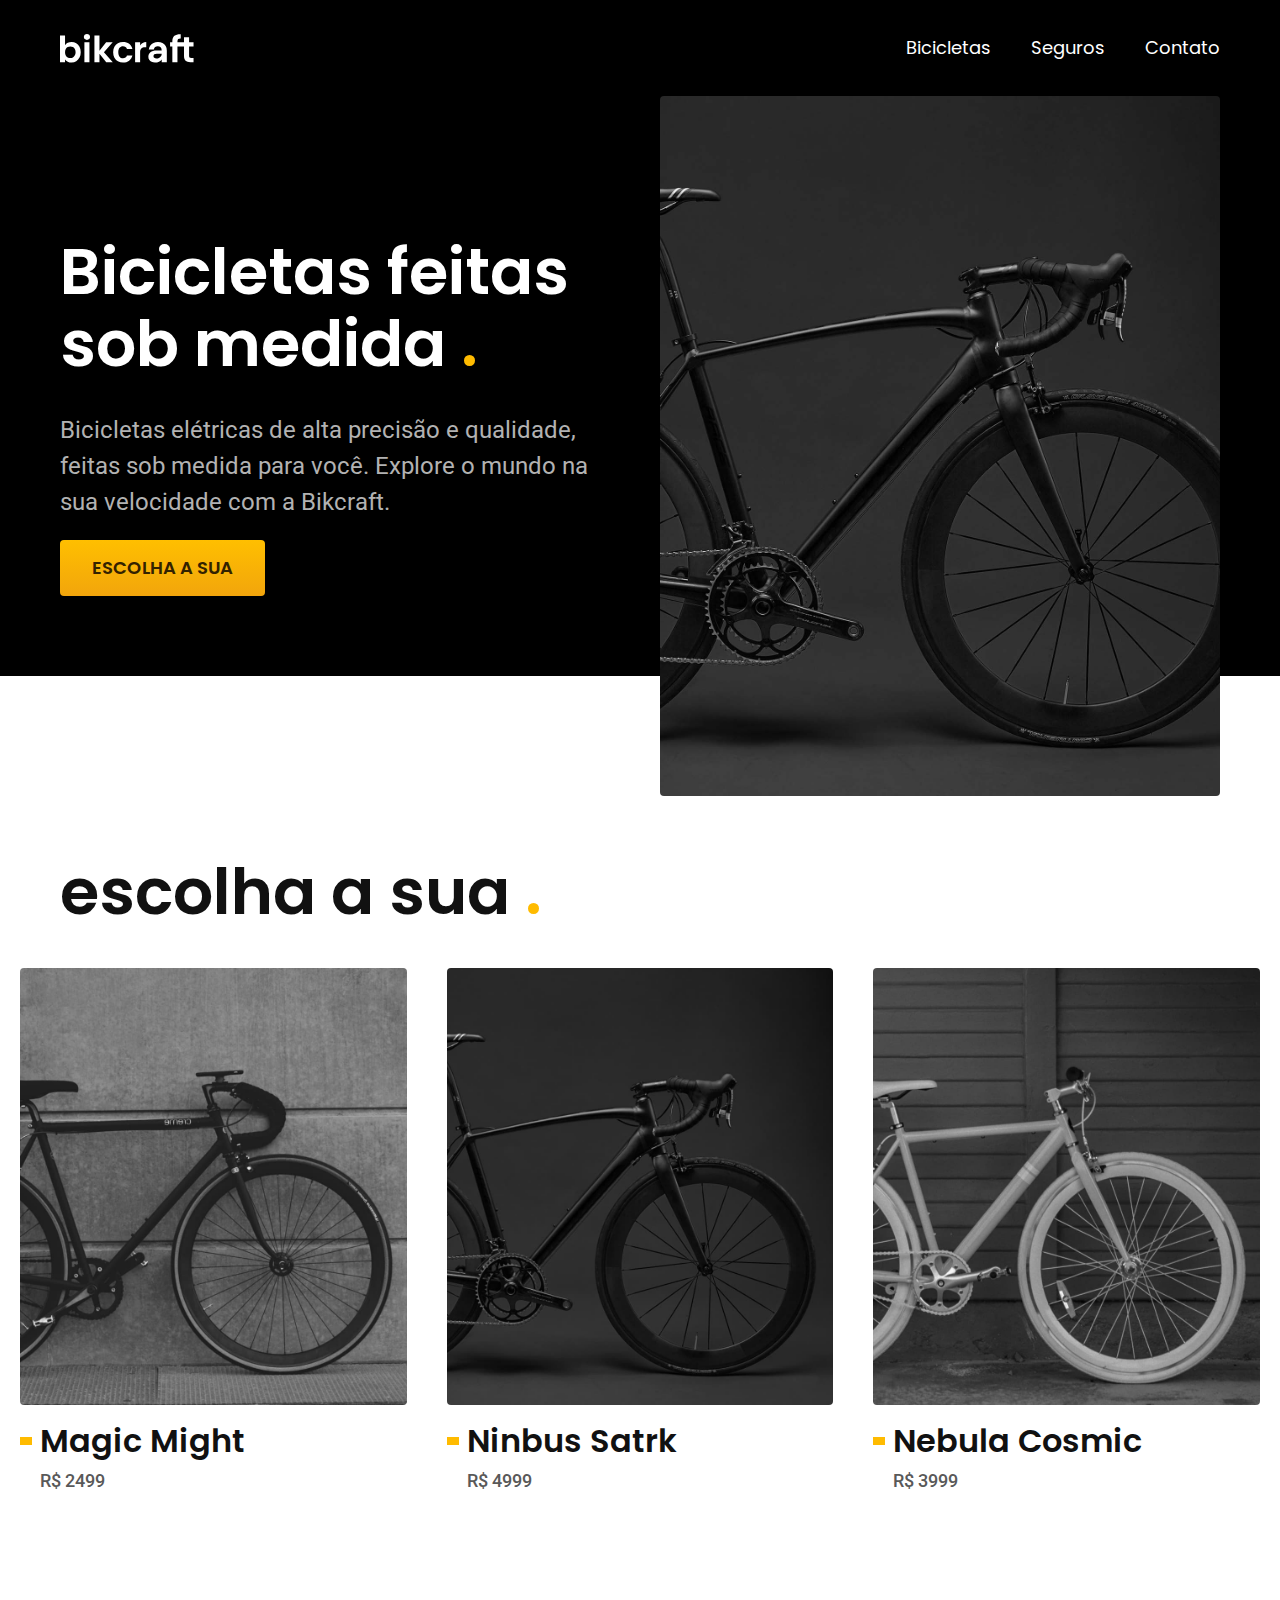
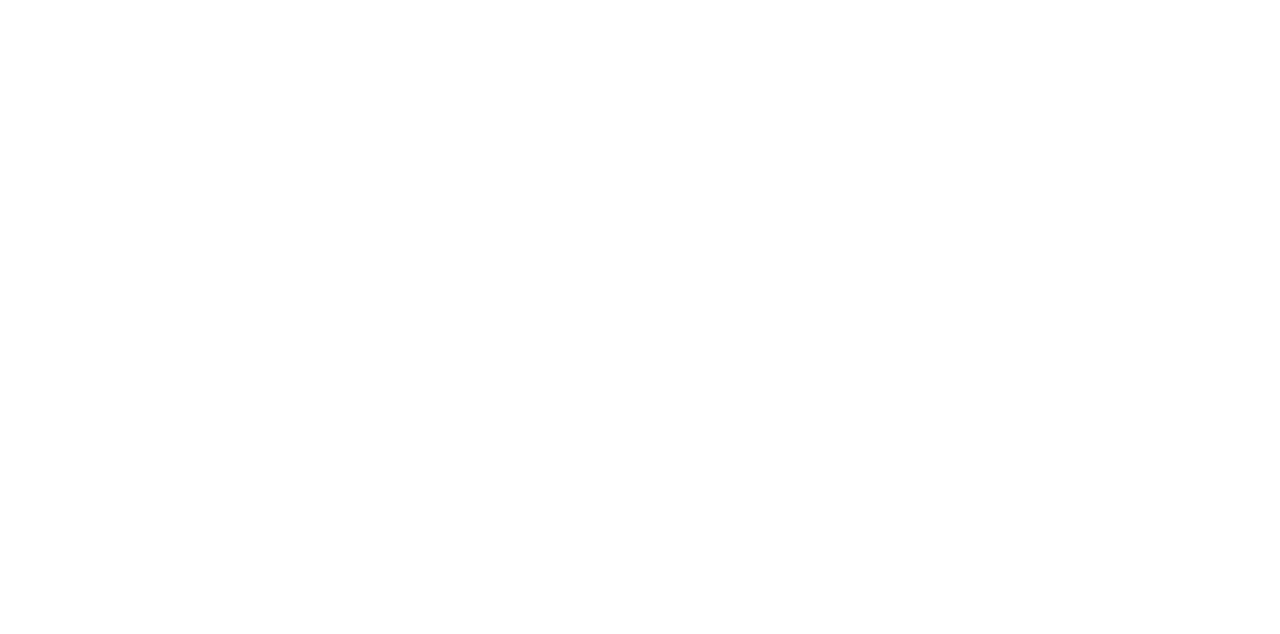
==== bikcraft/index.html @ d5cdb825 "➕ container" ====
<!DOCTYPE html>
<html lang="pt">

<head>
    <meta charset="UTF-8">
    <meta http-equiv="X-UA-Compatible" content="IE=edge">
    <meta name="viewport" content="width=device-width, initial-scale=1.0">
    <title>Bickcraft - Bicicletas Elétricas</title>
    <meta name="description" content="Bicicletas elétricas de alta precisão e qualidade, feitas sob medida para você. Explore o mundo na sua velocidade com a Bikcraft.">

    <link rel="stylesheet" href="css/style.css">

    <link rel="preconnect" href="https://fonts.googleapis.com">
    <link rel="preconnect" href="https://fonts.gstatic.com" crossorigin>
    <link href="https://fonts.googleapis.com/css2?family=Poppins:wght@400;600&family=Roboto:wght@400;500&display=swap" rel="stylesheet">
</head>

<body>
    <header class="header-bg">
        <div class="header container">
            <a href="./"><img src="./img/bikcraft.svg" alt="Bickcraft">
            </a>

            <nav aria-label="primaria">
                <ul class="header-menu font-1-m cor-0">
                    <li><a href="./bicicletas.hmtl">Bicicletas</a></li>
                    <li><a href="./seguros.hmtl">Seguros</a></li>
                    <li><a href="./contato.hmtl">Contato</a></li>
                </ul>
            </nav>
        </div>
    </header>

    <main class="introducao-bg">
        <div class="introducao container">
            <div class="introducao-conteudo">
                <h1 class="font-1-xxl cor-0">Bicicletas feitas sob medida <span class="cor-p1">.</span>
                </h1>
                <p class="font-2-l cor-5">Bicicletas elétricas de alta precisão e qualidade, feitas sob medida para você. Explore o mundo na sua velocidade com a Bikcraft.
                </p>
                <a class="botao" href="./bicicletas.html">Escolha a sua</a>
            </div>
            <div>
                <img src="./img/fotos/introducao.jpg" alt="Bicicleta elétrica preta">
            </div>
        </div>
    </main>

    <article class="bicicletas-lista">
        <h2 class="container font-1-xxl">escolha a sua <span class="cor-p1">.</span></h2>

        <ul>
            <li>
                <a href="./bicicletas/magic.html">
                    <img src="./img/bicicletas/magic-home.jpg" alt="Bicicleta preta">
                    <h3 class="font-1-xl">Magic Might</h3>
                    <span class="font-2-m cor-8">R$ 2499</span>
                </a>
            </li>

            <li>
                <a href="./bicicletas/ninbus.html">
                    <img src="./img/bicicletas/nimbus-home.jpg" alt="Bicicleta preta">
                    <h3 class="font-1-xl">Ninbus Satrk</h3>
                    <span class="font-2-m cor-8">R$ 4999</span>
                </a>
            </li>

            <li>
                <a href="./bicicletas/nebula.html">
                    <img src="./img/bicicletas/nebula-home.jpg" alt="Bicicleta preta">
                    <h3 class="font-1-xl">Nebula Cosmic</h3>
                    <span class="font-2-m cor-8">R$ 3999</span>
                </a>
            </li>
        </ul>
    </article>

</body>

</html>
---- bikcraft/css/style.css ----
@import "./global/global.css";
@import "./utilidades/tipografia.css";
@import "./utilidades/cores.css";


@import "./global/header.css";

/* utilidades */
@import "./utilidades/componentes.css";


/* HOME */
@import "./home/introducao.css";

/* Bicicletas */
@import "./bicicletas/bicicleta-lista.css"
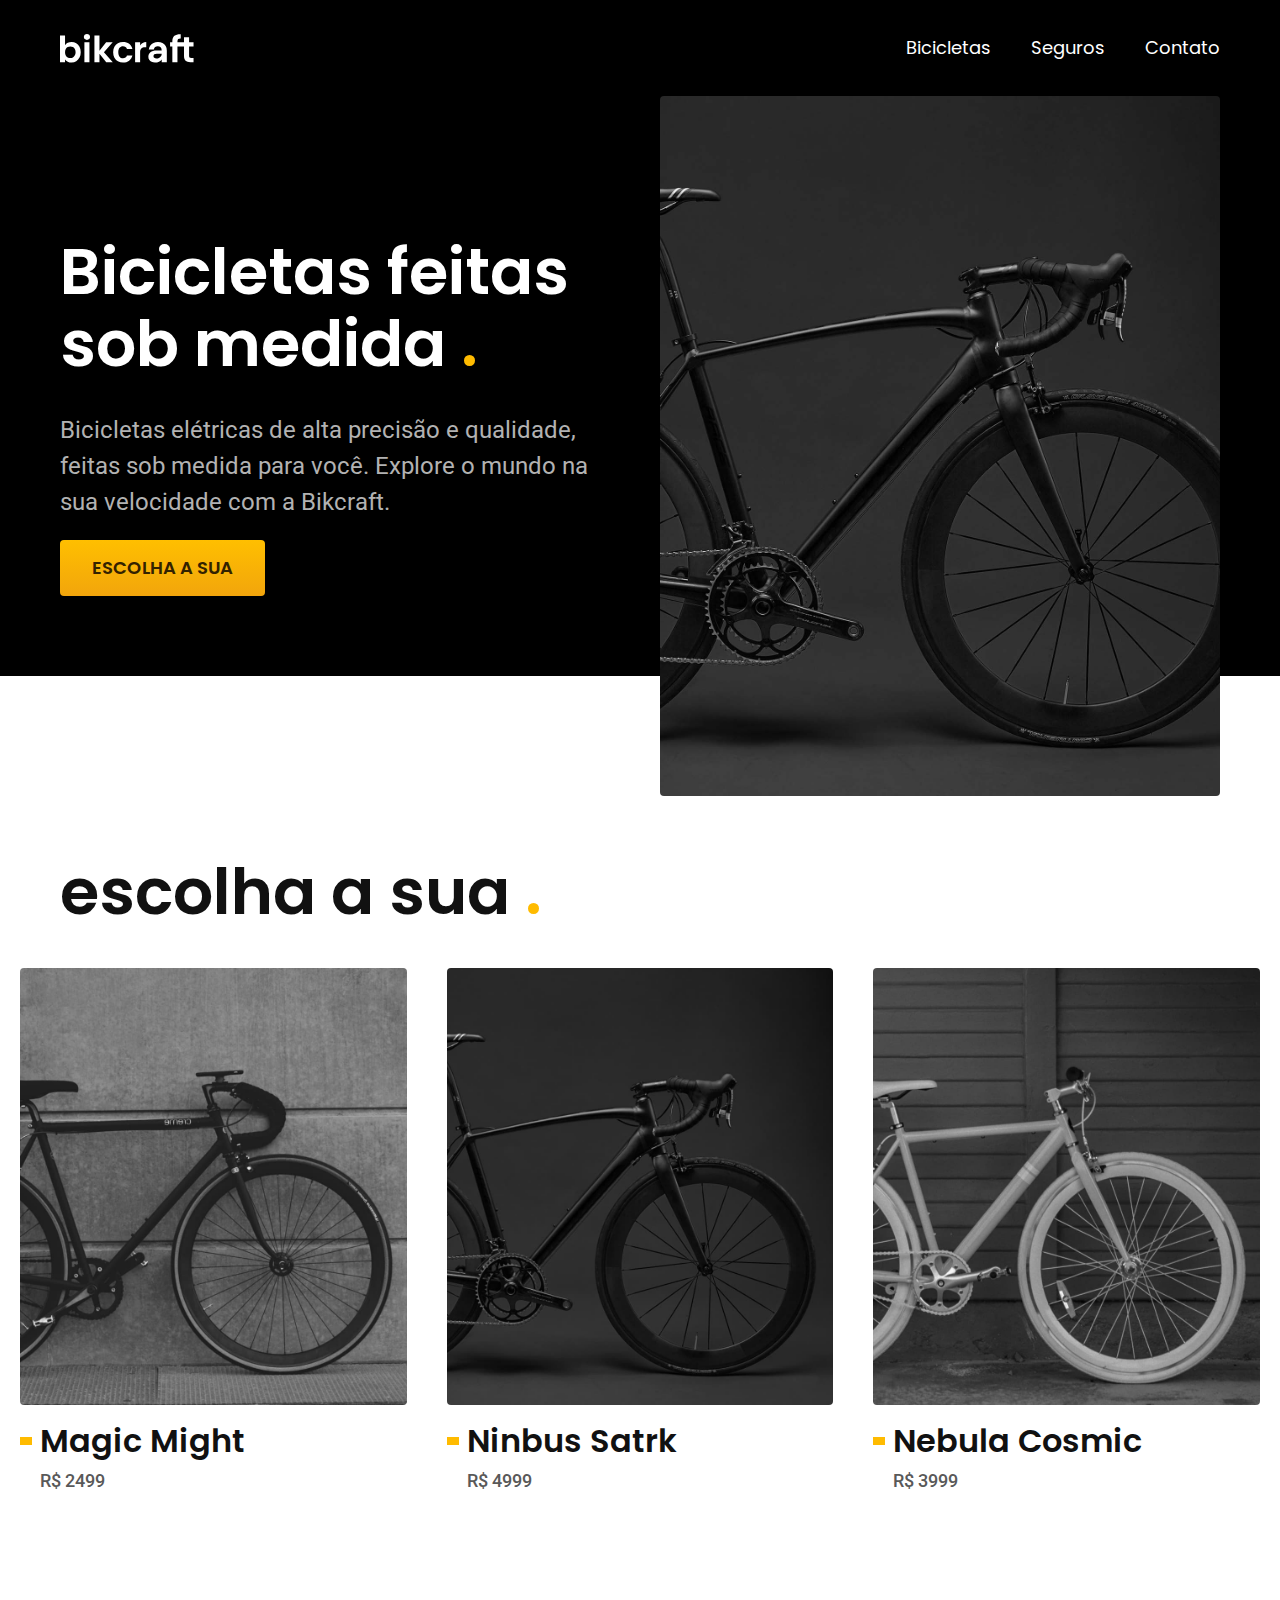
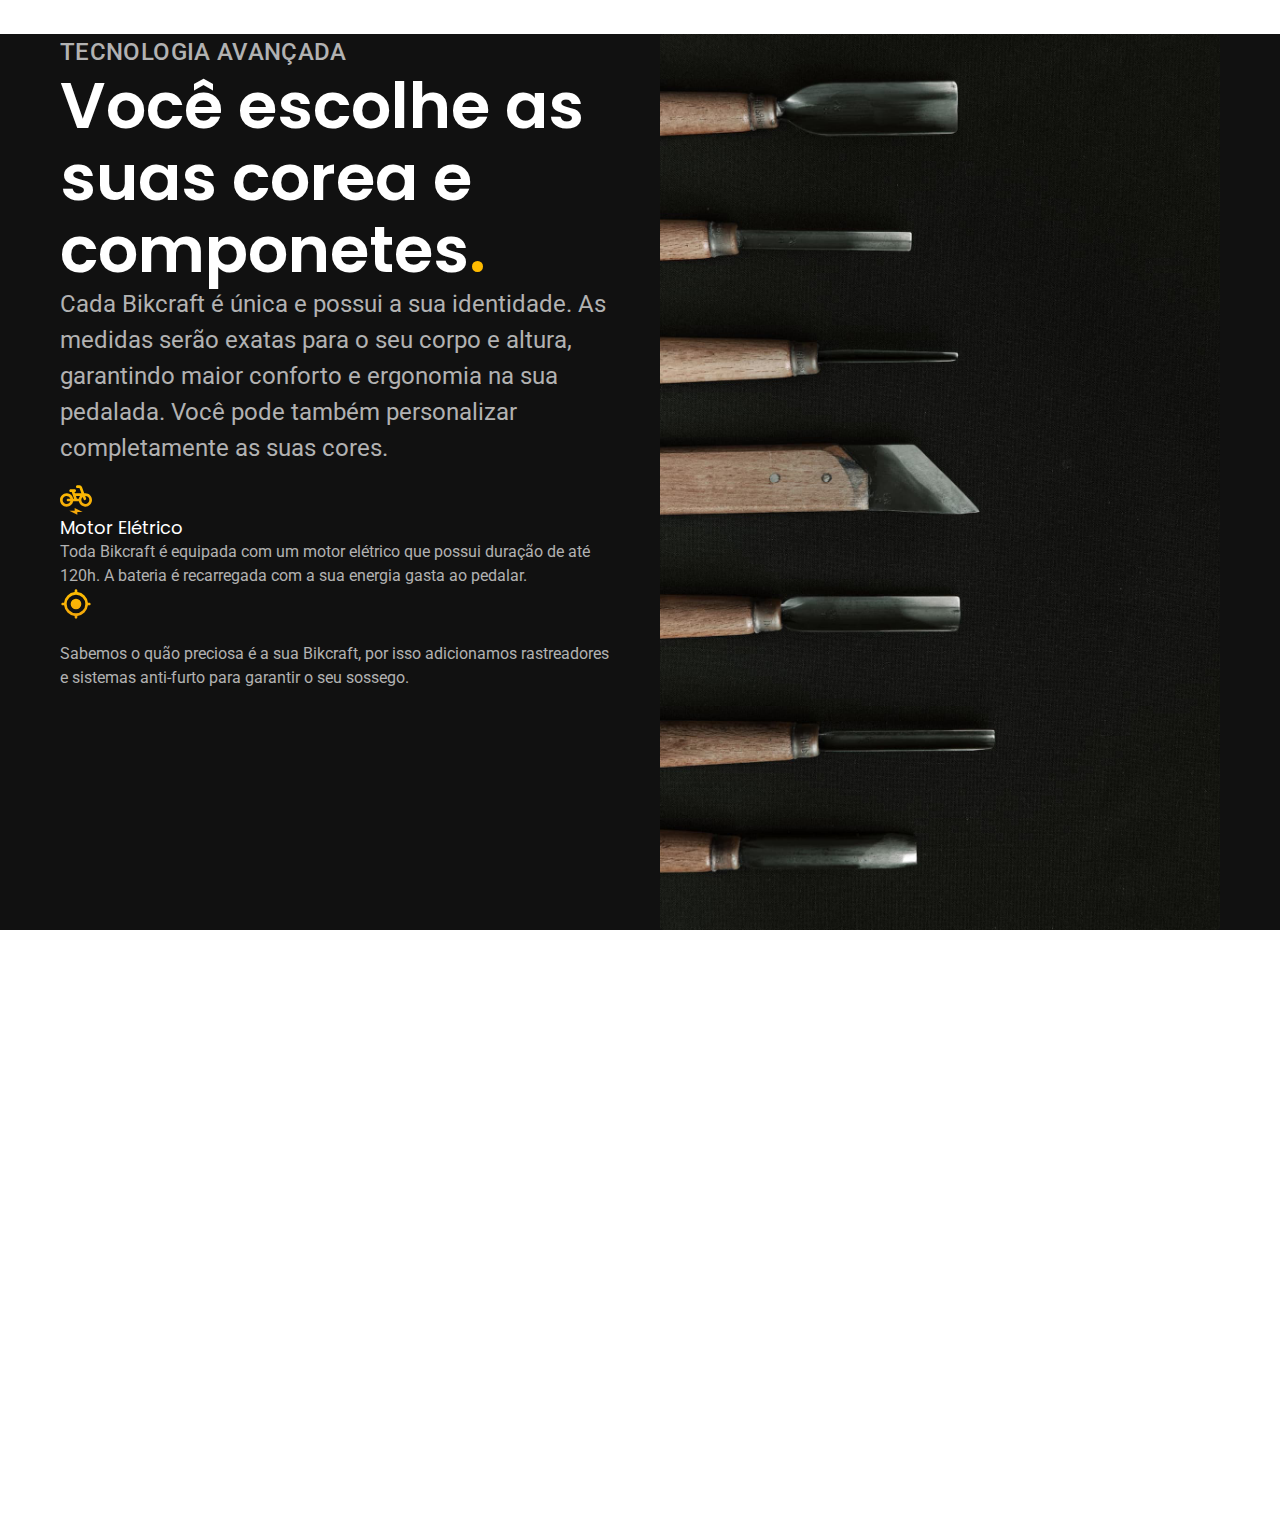
==== commit 035441bf: "➕ tecnologia 1" ====
--- a/bikcraft/index.html
+++ b/bikcraft/index.html
@@ -76,6 +76,36 @@
         </ul>
     </article>
 
+    <article class="tecnologia-bg">
+        <div class="tecnologia container">
+            <div class="tecnologia-conteudo">
+                <span class="font-2-l-b cor-5"> Tecnologia Avançada</span>
+                <h2 class="font-1-xxl cor-0">Você escolhe as suas corea e componetes<span class="cor-p1">.</span></h2>
+                <p class="font-2-l cor-5">Cada Bikcraft é única e possui a sua identidade. As medidas serão exatas para o seu corpo e altura, garantindo maior conforto e ergonomia na sua pedalada. Você pode também personalizar completamente as suas cores.
+                </p>
+                <a class="link" href="./bicicletas.html">Escolha um modelo</a>
+
+                <div>
+                    <img src="./img/icones/eletrica.svg" alt="">
+                    <h3 class="font-1-m cor-0" >Motor Elétrico</h3>
+                    <p class="font-2-s cor-5" >Toda Bikcraft é equipada com um motor elétrico que possui duração de até 120h. A bateria é recarregada com a sua energia gasta ao pedalar.
+                    </p>
+                </div>
+
+                <div>
+                    <img src="./img/icones/rastreador.svg" alt="">
+                    <h3>Rastreador</h3>
+                    <p class="font-2-s cor-5" >Sabemos o quão preciosa é a sua Bikcraft, por isso adicionamos rastreadores e sistemas anti-furto para garantir o seu sossego.
+                    </p>
+                </div>
+            </div>
+
+            <div class="tecnologia-imagem">
+                <img src="./img/fotos/tecnologia.jpg" alt="">
+            </div>
+        </div>
+    </article>
+
 </body>
 
 </html>--- a/bikcraft/css/style.css
+++ b/bikcraft/css/style.css
@@ -11,6 +11,7 @@
 
 /* HOME */
 @import "./home/introducao.css";
+@import "./home/tecnologia.css";
 
 /* Bicicletas */
 @import "./bicicletas/bicicleta-lista.css"
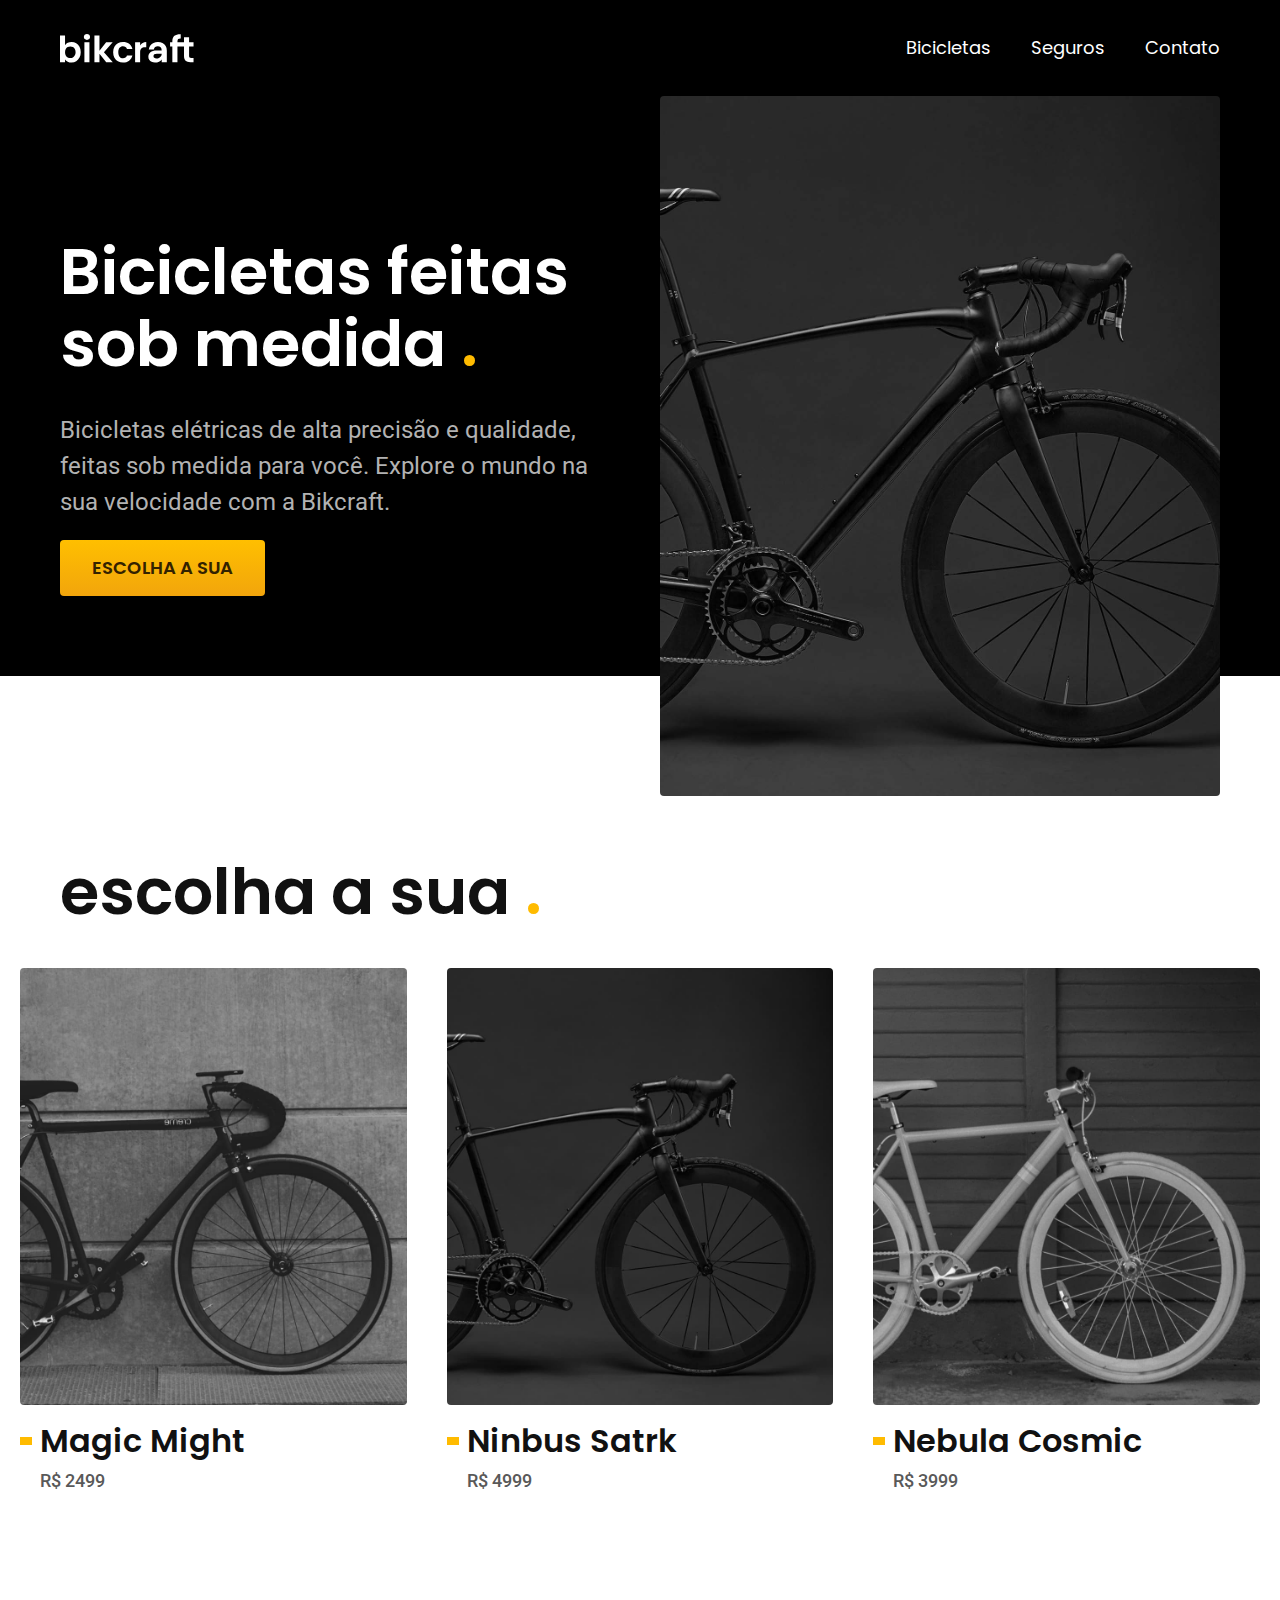
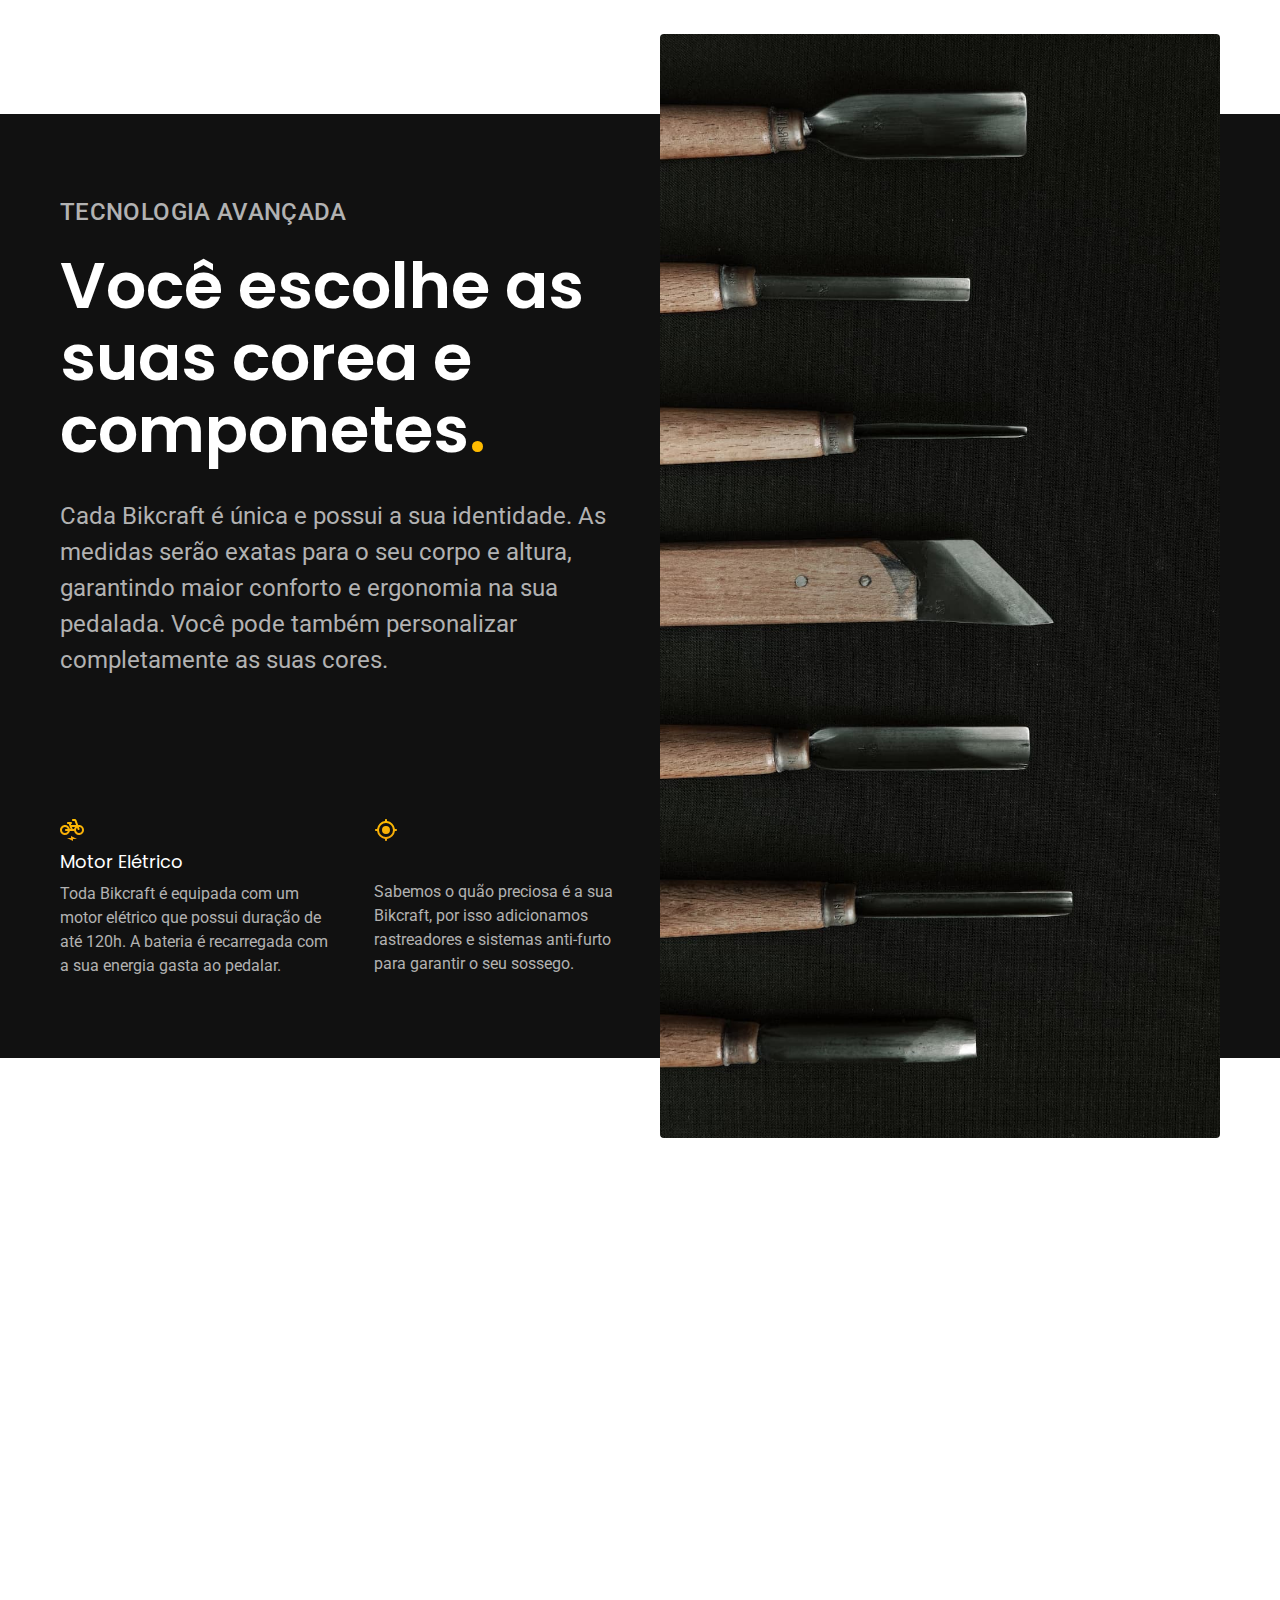
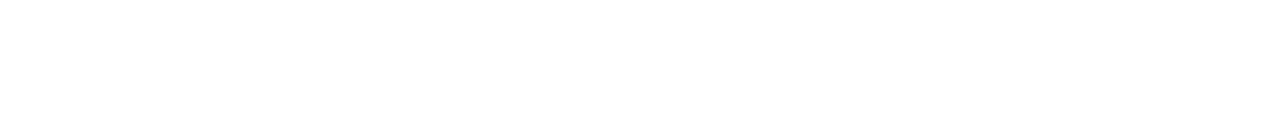
==== commit 507b0f34: "➕ tecnologias 2" ====
--- a/bikcraft/index.html
+++ b/bikcraft/index.html
@@ -84,19 +84,20 @@
                 <p class="font-2-l cor-5">Cada Bikcraft é única e possui a sua identidade. As medidas serão exatas para o seu corpo e altura, garantindo maior conforto e ergonomia na sua pedalada. Você pode também personalizar completamente as suas cores.
                 </p>
                 <a class="link" href="./bicicletas.html">Escolha um modelo</a>
+                <div class="tecnologia-vantagens" >
+                    <div>
+                        <img src="./img/icones/eletrica.svg" alt="">
+                        <h3 class="font-1-m cor-0">Motor Elétrico</h3>
+                        <p class="font-2-s cor-5">Toda Bikcraft é equipada com um motor elétrico que possui duração de até 120h. A bateria é recarregada com a sua energia gasta ao pedalar.
+                        </p>
+                    </div>
 
-                <div>
-                    <img src="./img/icones/eletrica.svg" alt="">
-                    <h3 class="font-1-m cor-0" >Motor Elétrico</h3>
-                    <p class="font-2-s cor-5" >Toda Bikcraft é equipada com um motor elétrico que possui duração de até 120h. A bateria é recarregada com a sua energia gasta ao pedalar.
-                    </p>
-                </div>
-
-                <div>
-                    <img src="./img/icones/rastreador.svg" alt="">
-                    <h3>Rastreador</h3>
-                    <p class="font-2-s cor-5" >Sabemos o quão preciosa é a sua Bikcraft, por isso adicionamos rastreadores e sistemas anti-furto para garantir o seu sossego.
-                    </p>
+                    <div>
+                        <img src="./img/icones/rastreador.svg" alt="">
+                        <h3>Rastreador</h3>
+                        <p class="font-2-s cor-5">Sabemos o quão preciosa é a sua Bikcraft, por isso adicionamos rastreadores e sistemas anti-furto para garantir o seu sossego.
+                        </p>
+                    </div>
                 </div>
             </div>
 
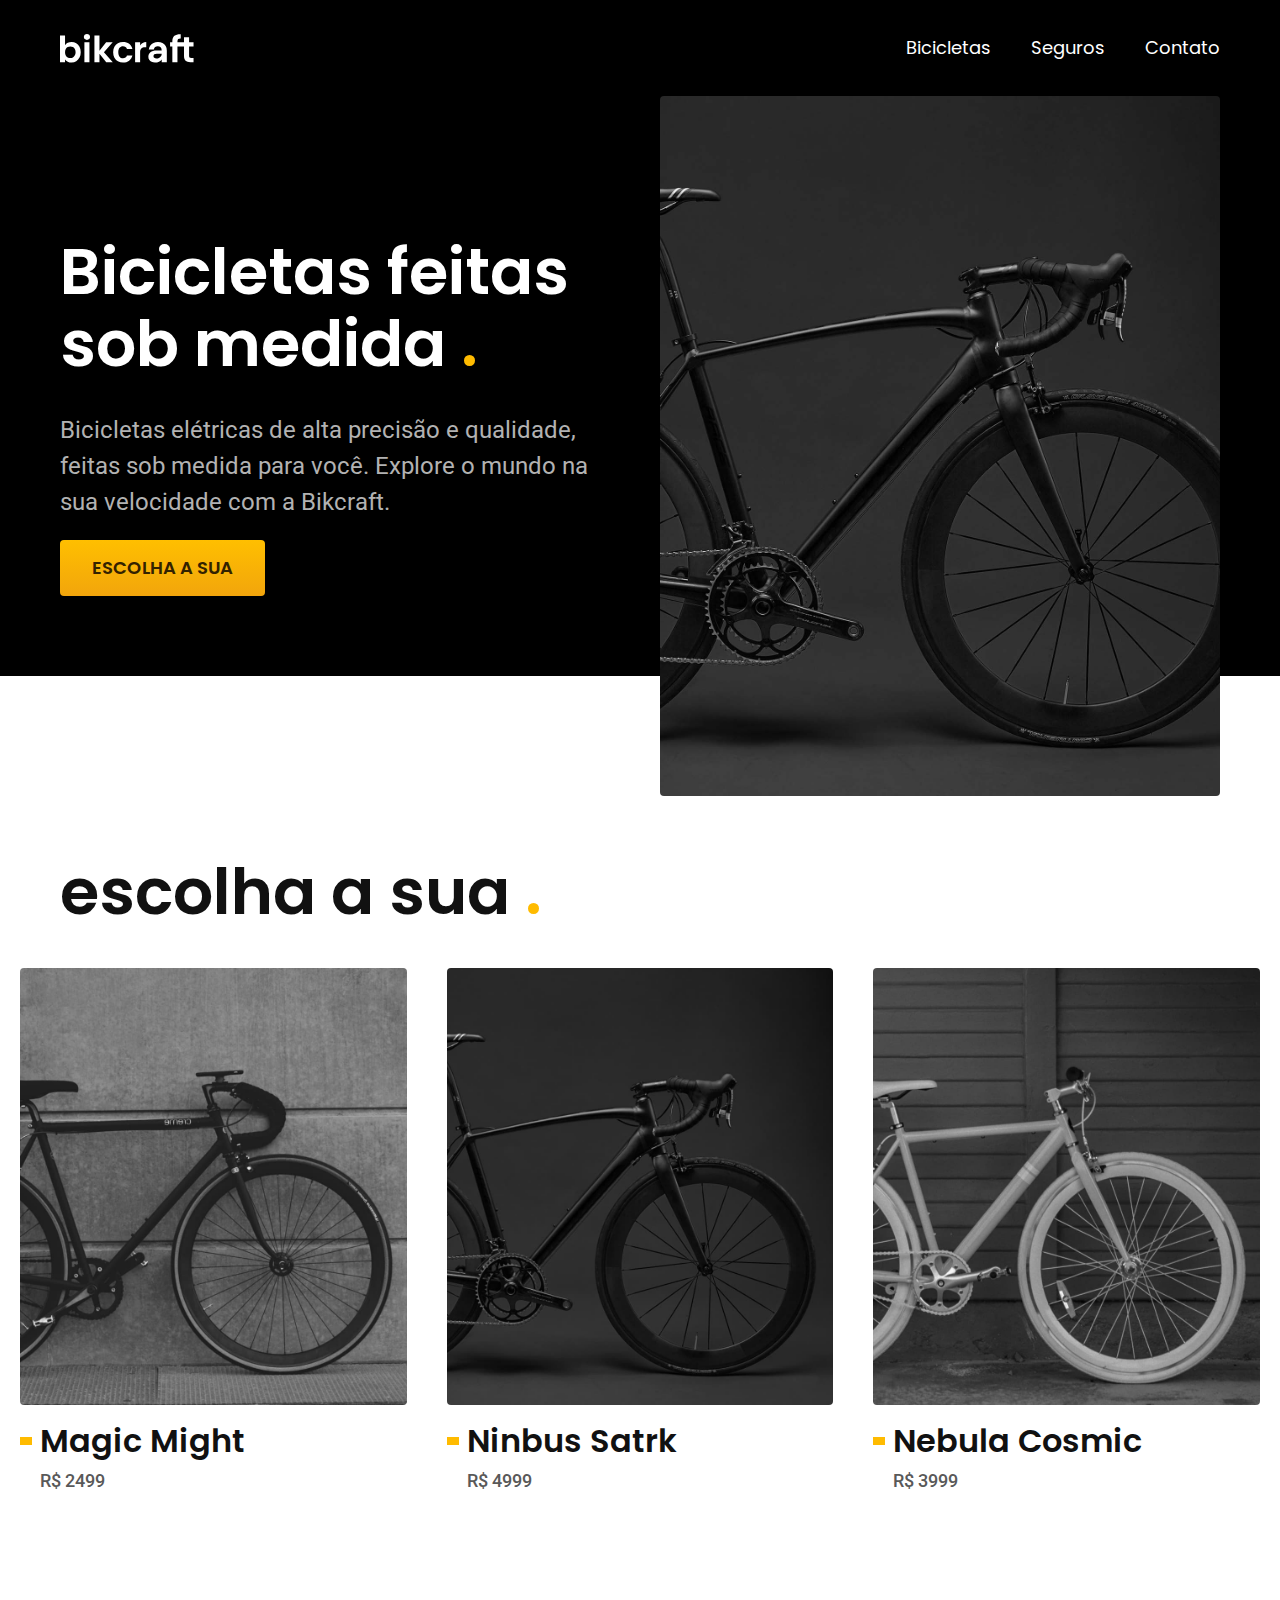
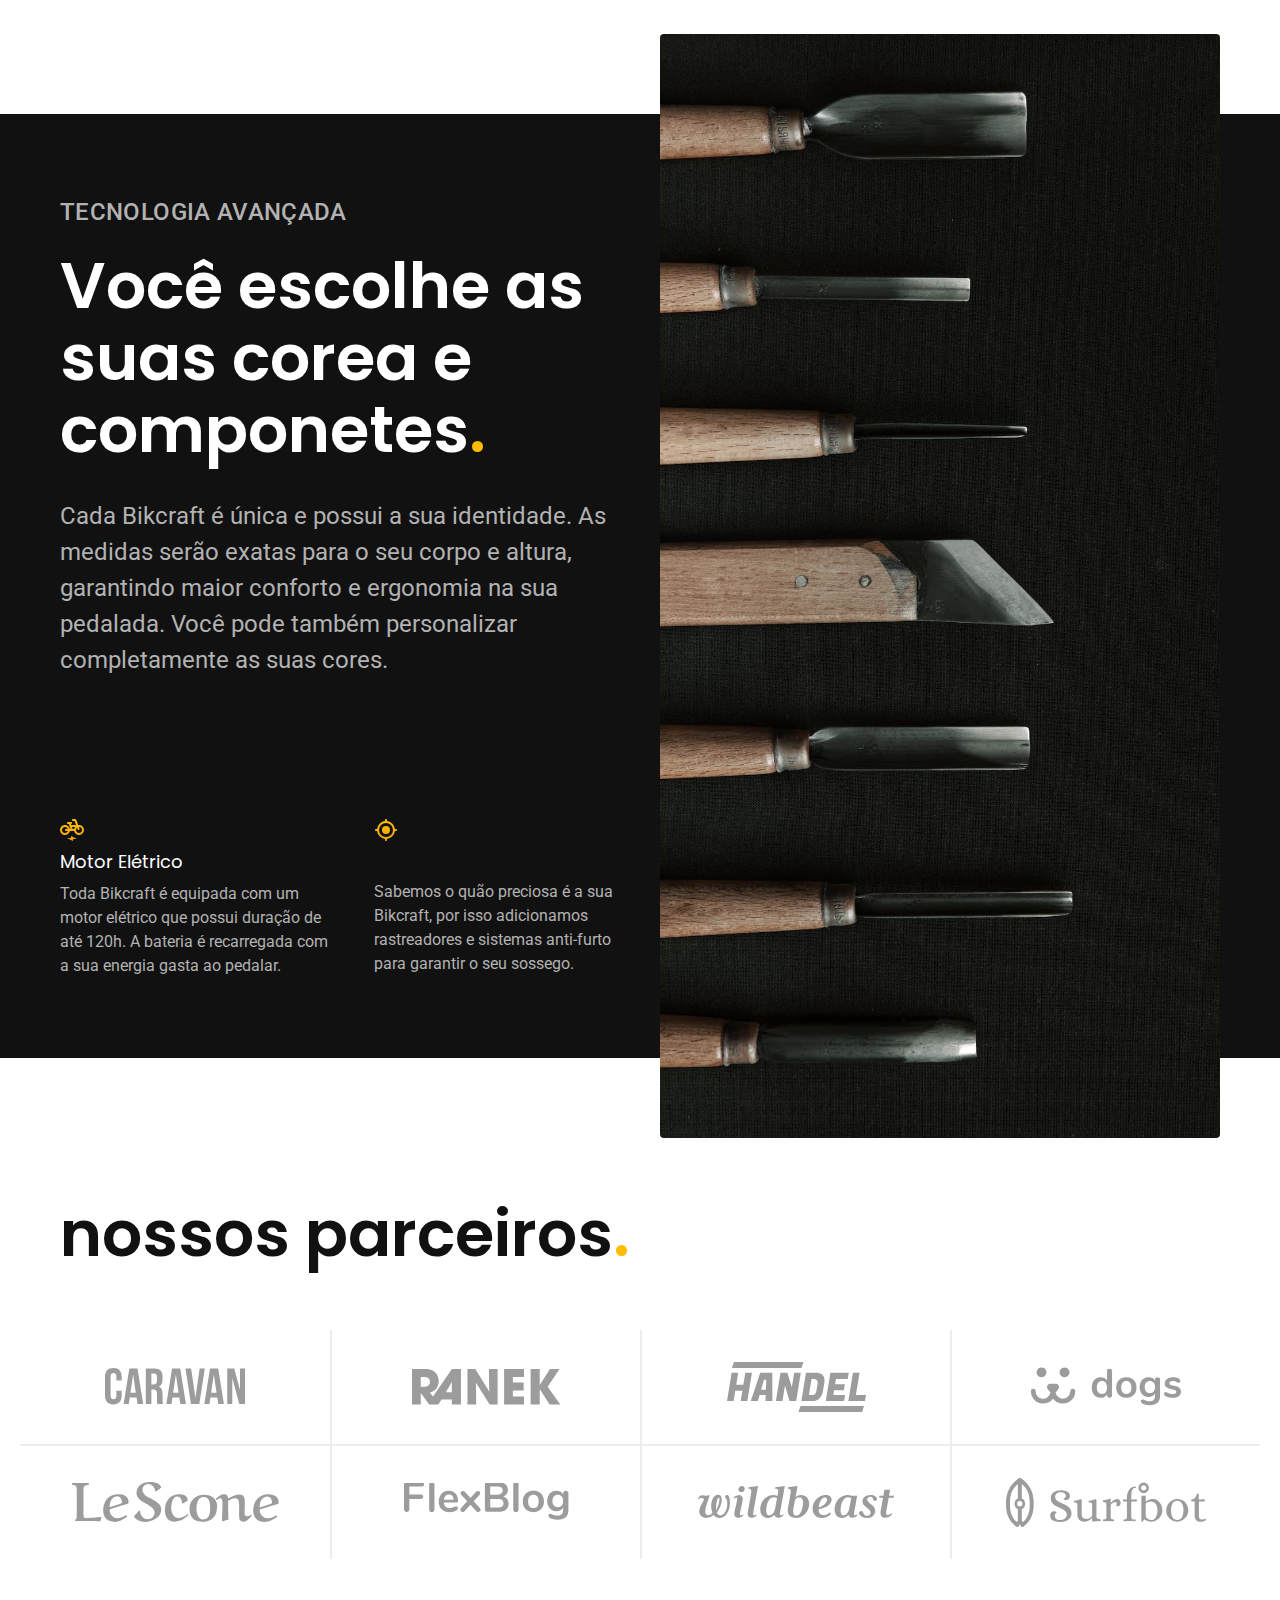
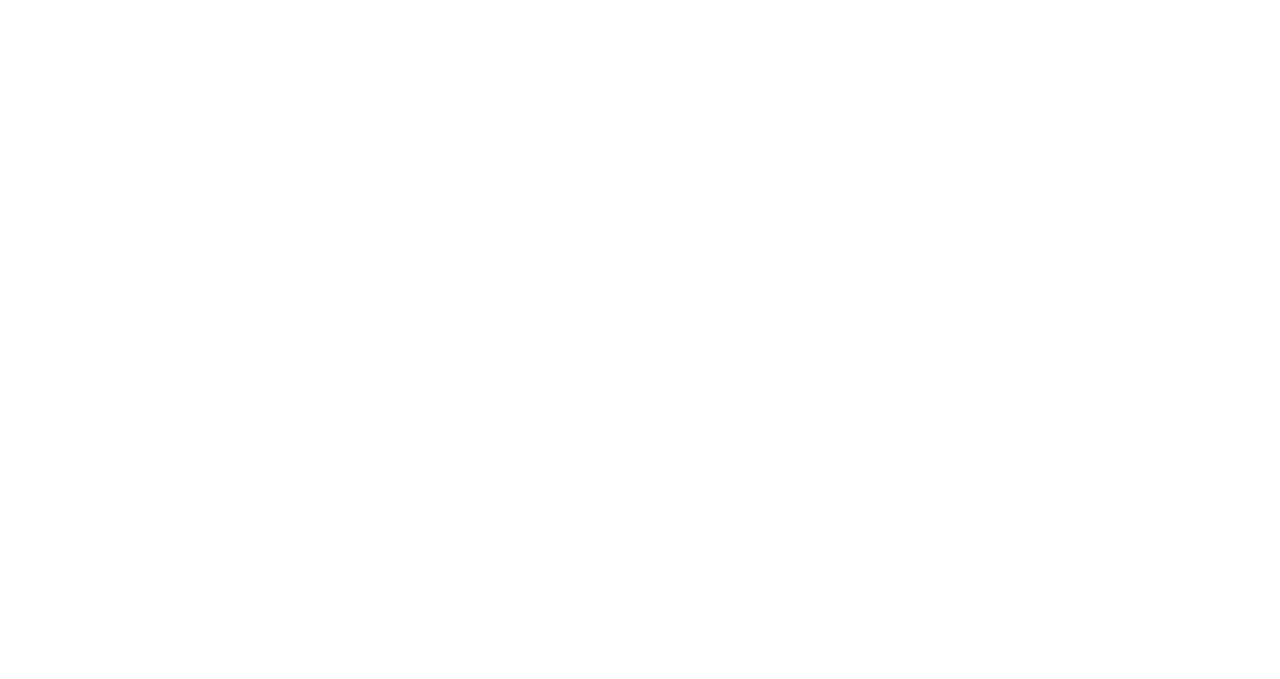
==== commit 510bf08c: "➕ parceiros" ====
--- a/bikcraft/index.html
+++ b/bikcraft/index.html
@@ -107,6 +107,21 @@
         </div>
     </article>
 
+    <section class="parceiros" aria-label="Nossos parceiros" >
+        <h2 class="container font-1-xxl">nossos parceiros<span class="cor-p1">.</span></h2>
+
+        <ul>
+            <li><img src="./img/parceiros/caravan.svg" alt="Caravan"></li>
+            <li><img src="./img/parceiros/ranek.svg" alt="ranek.svg"></li>
+            <li><img src="./img/parceiros/handel.svg" alt="Handel"></li>
+            <li><img src="./img/parceiros/dogs.svg" alt="Dogs"></li>
+            <li><img src="./img/parceiros/lescone.svg" alt="Lescone"></li>
+            <li><img src="./img/parceiros/flexblog.svg" alt="Flexblog"></li>
+            <li><img src="./img/parceiros/wildbeast.svg" alt="Wildbeast"></li>
+            <li><img src="./img/parceiros/surfbot.svg" alt="Surfbot"></li>
+        </ul>
+    </section>
+
 </body>
 
 </html>--- a/bikcraft/css/style.css
+++ b/bikcraft/css/style.css
@@ -12,6 +12,7 @@
 /* HOME */
 @import "./home/introducao.css";
 @import "./home/tecnologia.css";
+@import "./home/parceiros.css";
 
 /* Bicicletas */
 @import "./bicicletas/bicicleta-lista.css"
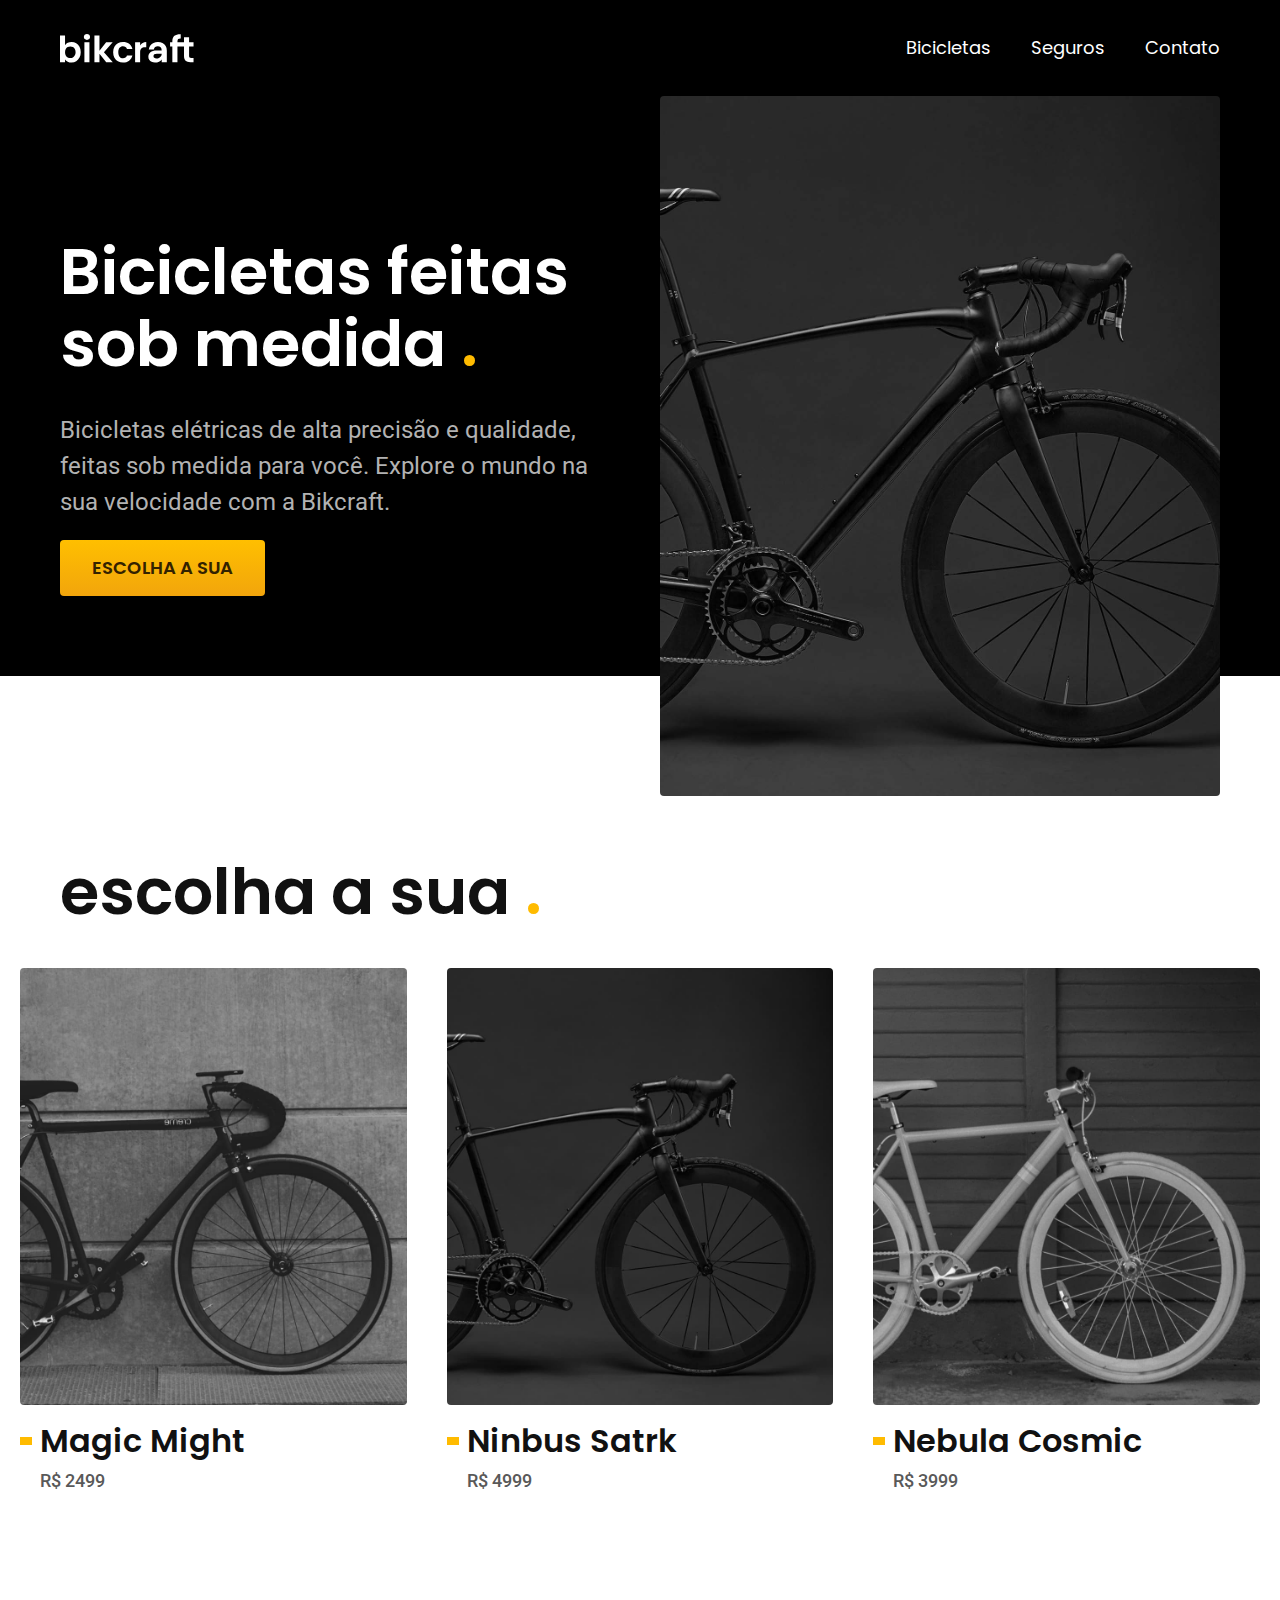
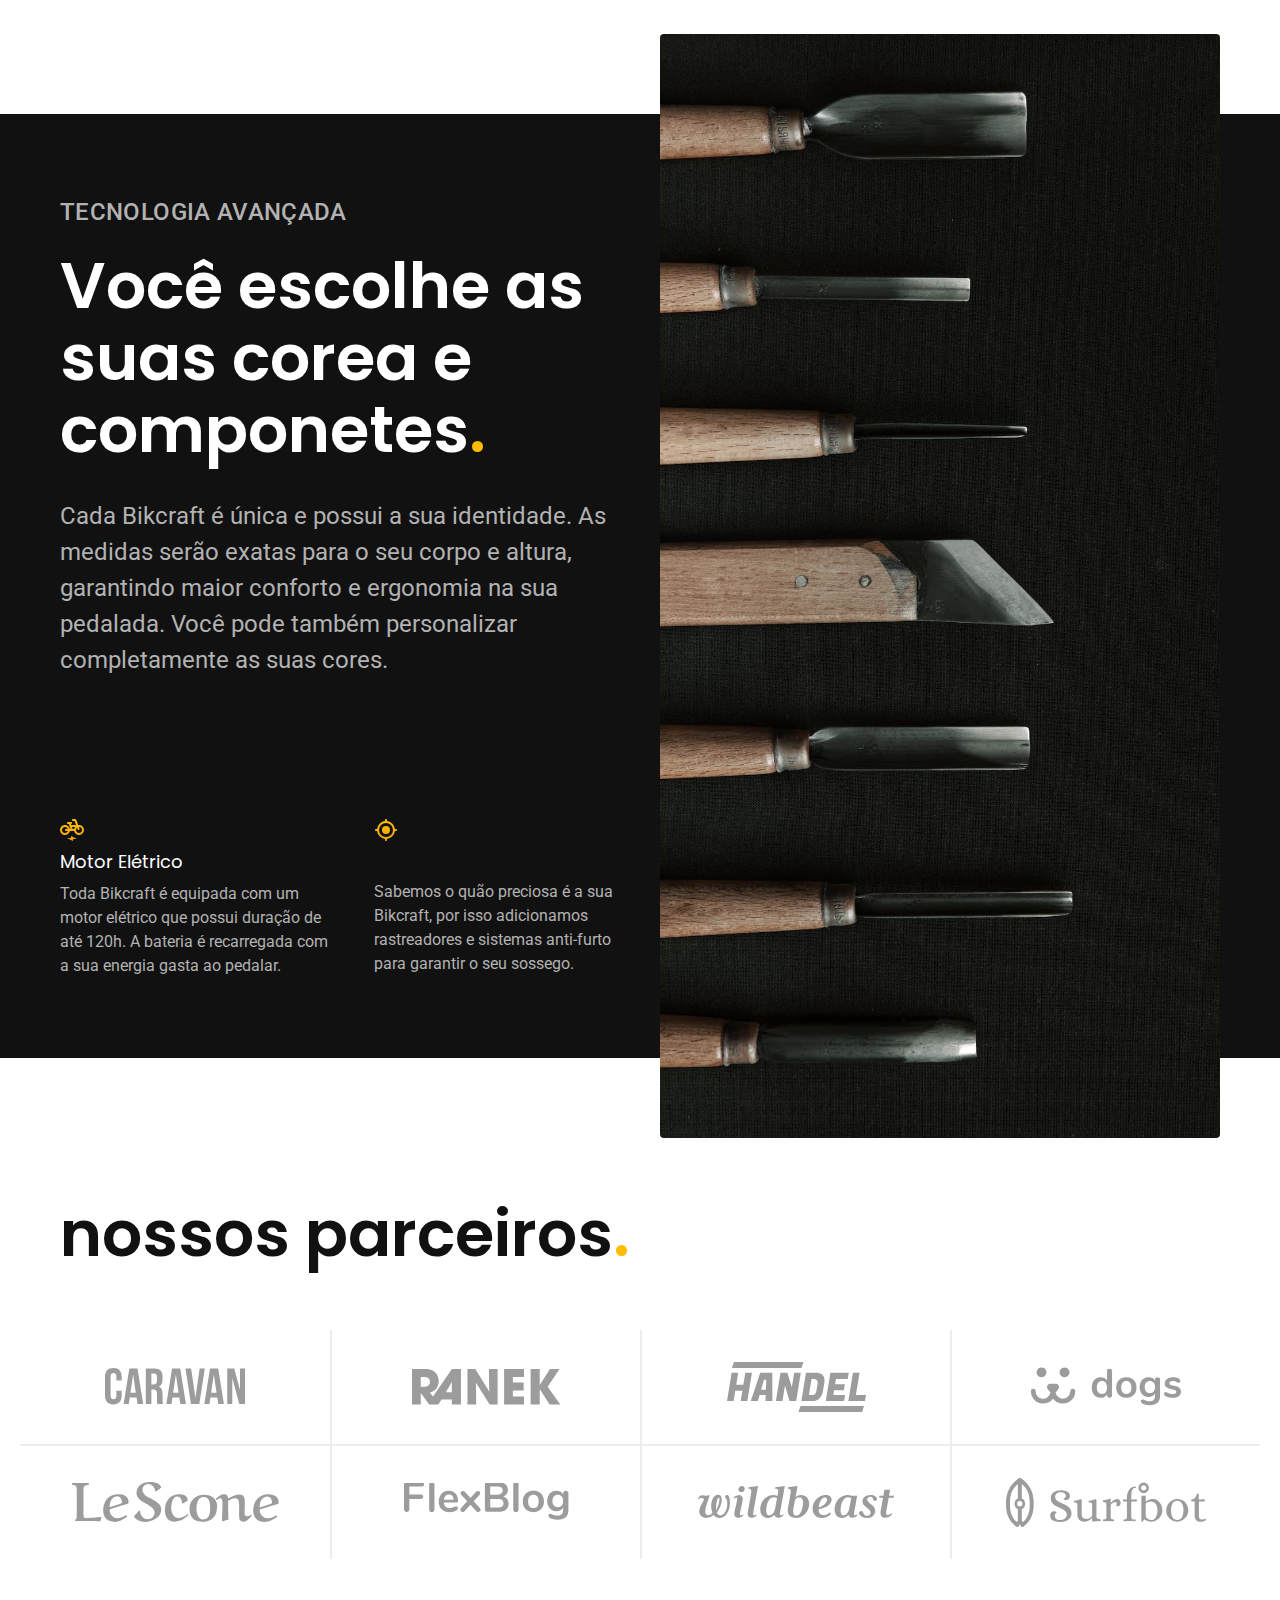
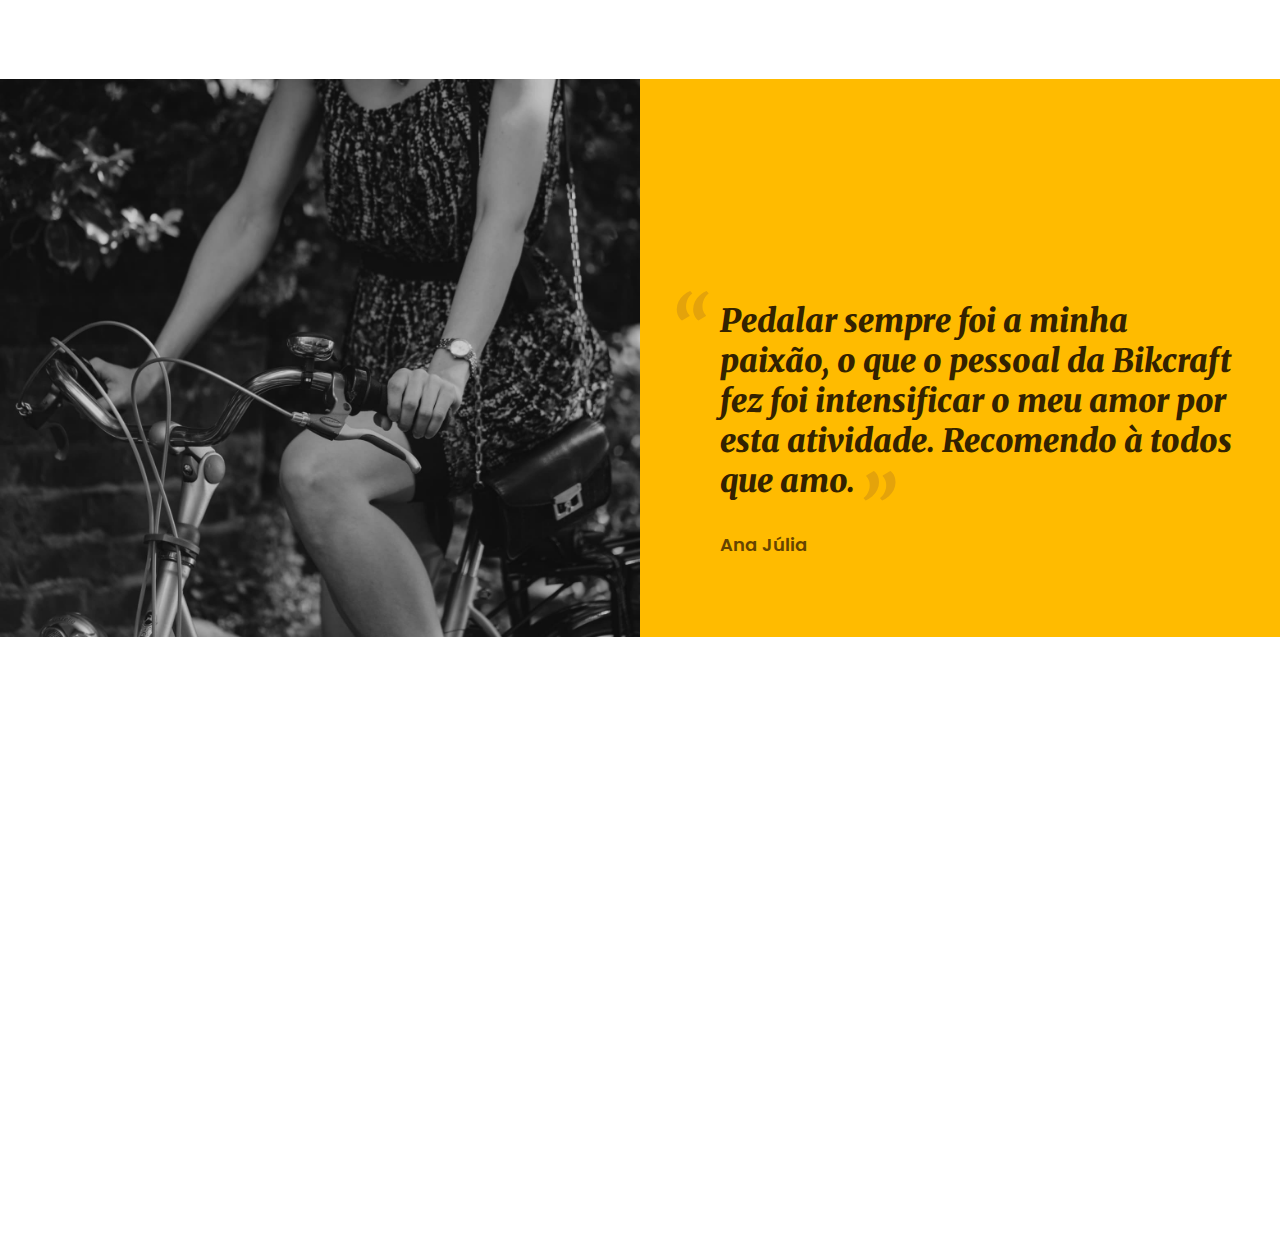
==== commit efb620a5: "➕ Depoimento" ====
--- a/bikcraft/index.html
+++ b/bikcraft/index.html
@@ -13,6 +13,10 @@
     <link rel="preconnect" href="https://fonts.googleapis.com">
     <link rel="preconnect" href="https://fonts.gstatic.com" crossorigin>
     <link href="https://fonts.googleapis.com/css2?family=Poppins:wght@400;600&family=Roboto:wght@400;500&display=swap" rel="stylesheet">
+
+    <link rel="preconnect" href="https://fonts.googleapis.com">
+    <link rel="preconnect" href="https://fonts.gstatic.com" crossorigin>
+    <link href="https://fonts.googleapis.com/css2?family=Merriweather:ital,wght@1,900&family=Poppins:wght@400;600&family=Roboto:wght@500&display=swap" rel="stylesheet">
 </head>
 
 <body>
@@ -84,7 +88,7 @@
                 <p class="font-2-l cor-5">Cada Bikcraft é única e possui a sua identidade. As medidas serão exatas para o seu corpo e altura, garantindo maior conforto e ergonomia na sua pedalada. Você pode também personalizar completamente as suas cores.
                 </p>
                 <a class="link" href="./bicicletas.html">Escolha um modelo</a>
-                <div class="tecnologia-vantagens" >
+                <div class="tecnologia-vantagens">
                     <div>
                         <img src="./img/icones/eletrica.svg" alt="">
                         <h3 class="font-1-m cor-0">Motor Elétrico</h3>
@@ -107,7 +111,7 @@
         </div>
     </article>
 
-    <section class="parceiros" aria-label="Nossos parceiros" >
+    <section class="parceiros" aria-label="Nossos parceiros">
         <h2 class="container font-1-xxl">nossos parceiros<span class="cor-p1">.</span></h2>
 
         <ul>
@@ -122,6 +126,18 @@
         </ul>
     </section>
 
+
+    <section class="depoimento" aria-label="Depoimento">
+        <div>
+            <img src="./img/fotos/depoimento.jpg" alt="Pessoa pedalando uma bicicleta">
+        </div>
+        <div class="depoimento-conteudo">
+            <blockquote class="font-1-xl cor-p5">
+                <p>Pedalar sempre foi a minha paixão, o que o pessoal da Bikcraft fez foi intensificar o meu amor por esta atividade. Recomendo à todos que amo.</p>
+            </blockquote>
+            <span class="font-1-m-b cor-p4">Ana Júlia</span>
+        </div>
+    </section>
 </body>
 
 </html>--- a/bikcraft/css/style.css
+++ b/bikcraft/css/style.css
@@ -13,6 +13,7 @@
 @import "./home/introducao.css";
 @import "./home/tecnologia.css";
 @import "./home/parceiros.css";
+@import "./home/depoimento.css";
 
 /* Bicicletas */
 @import "./bicicletas/bicicleta-lista.css"
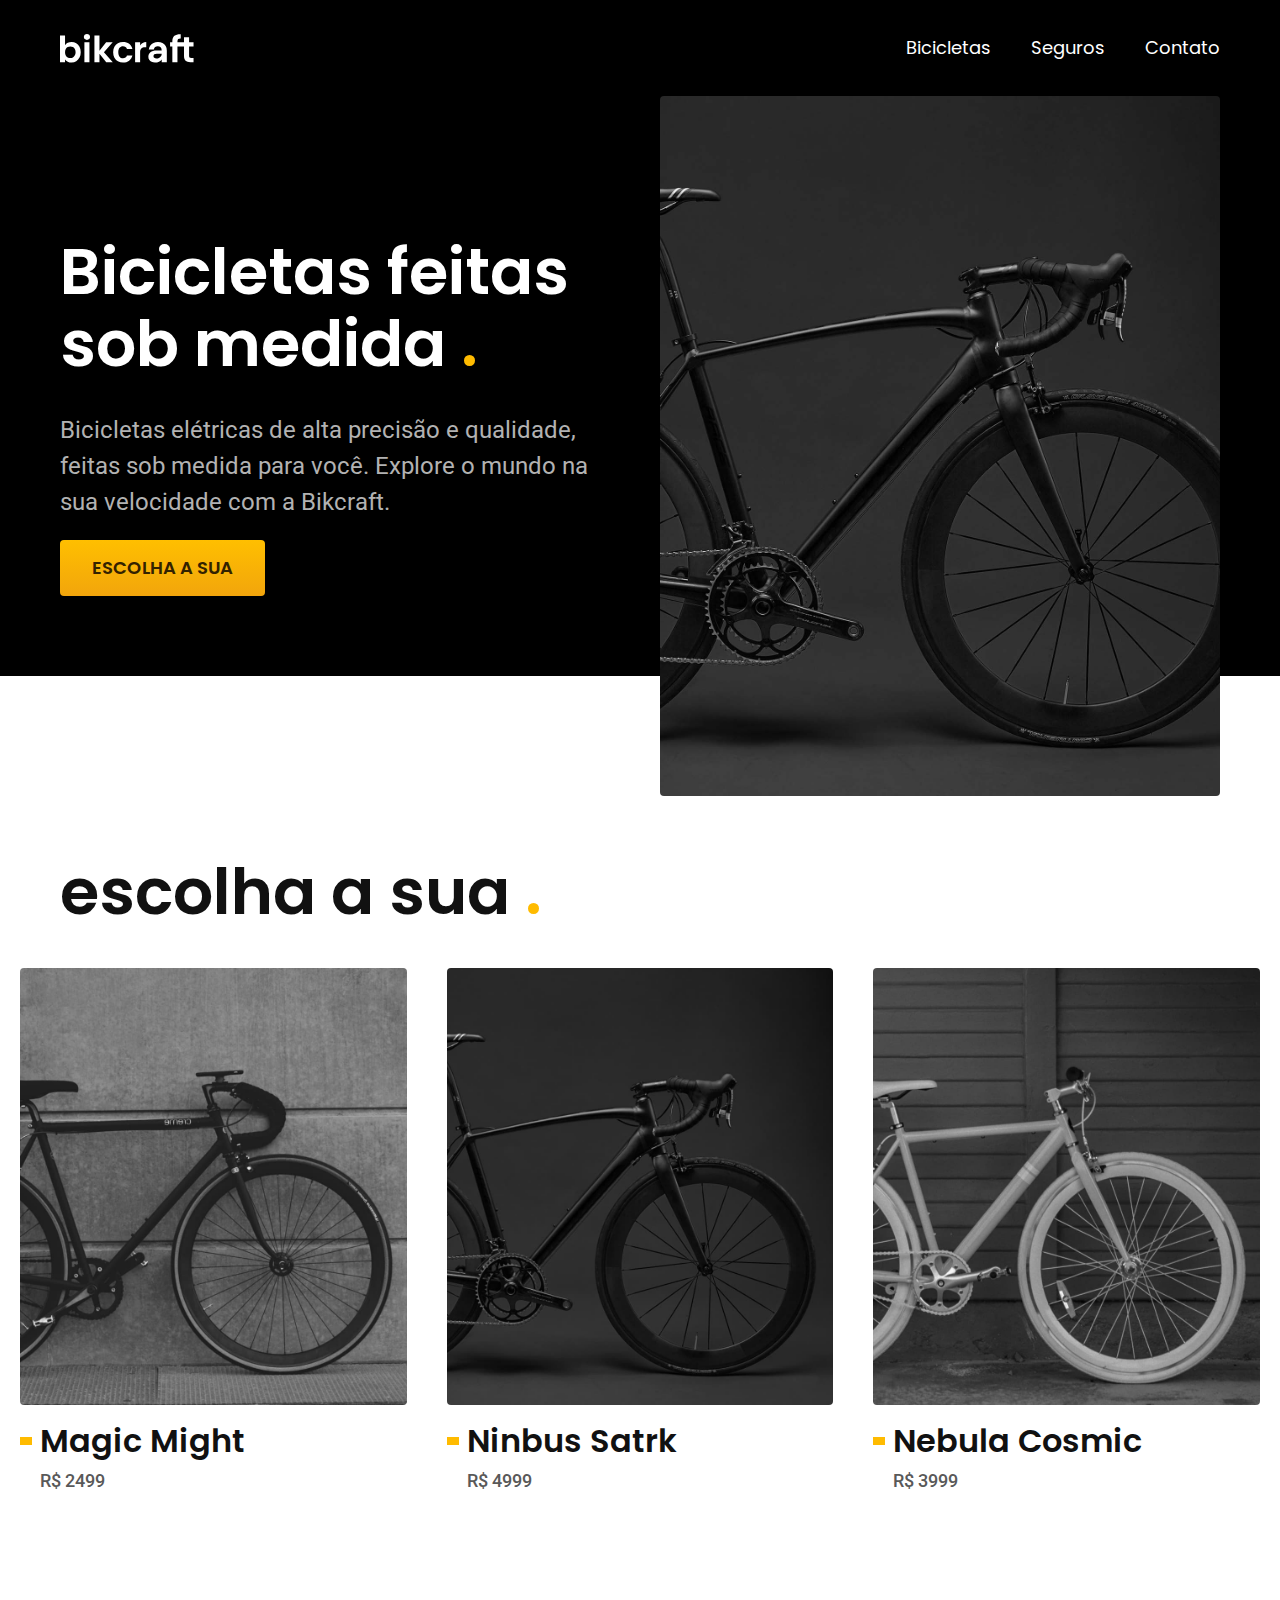
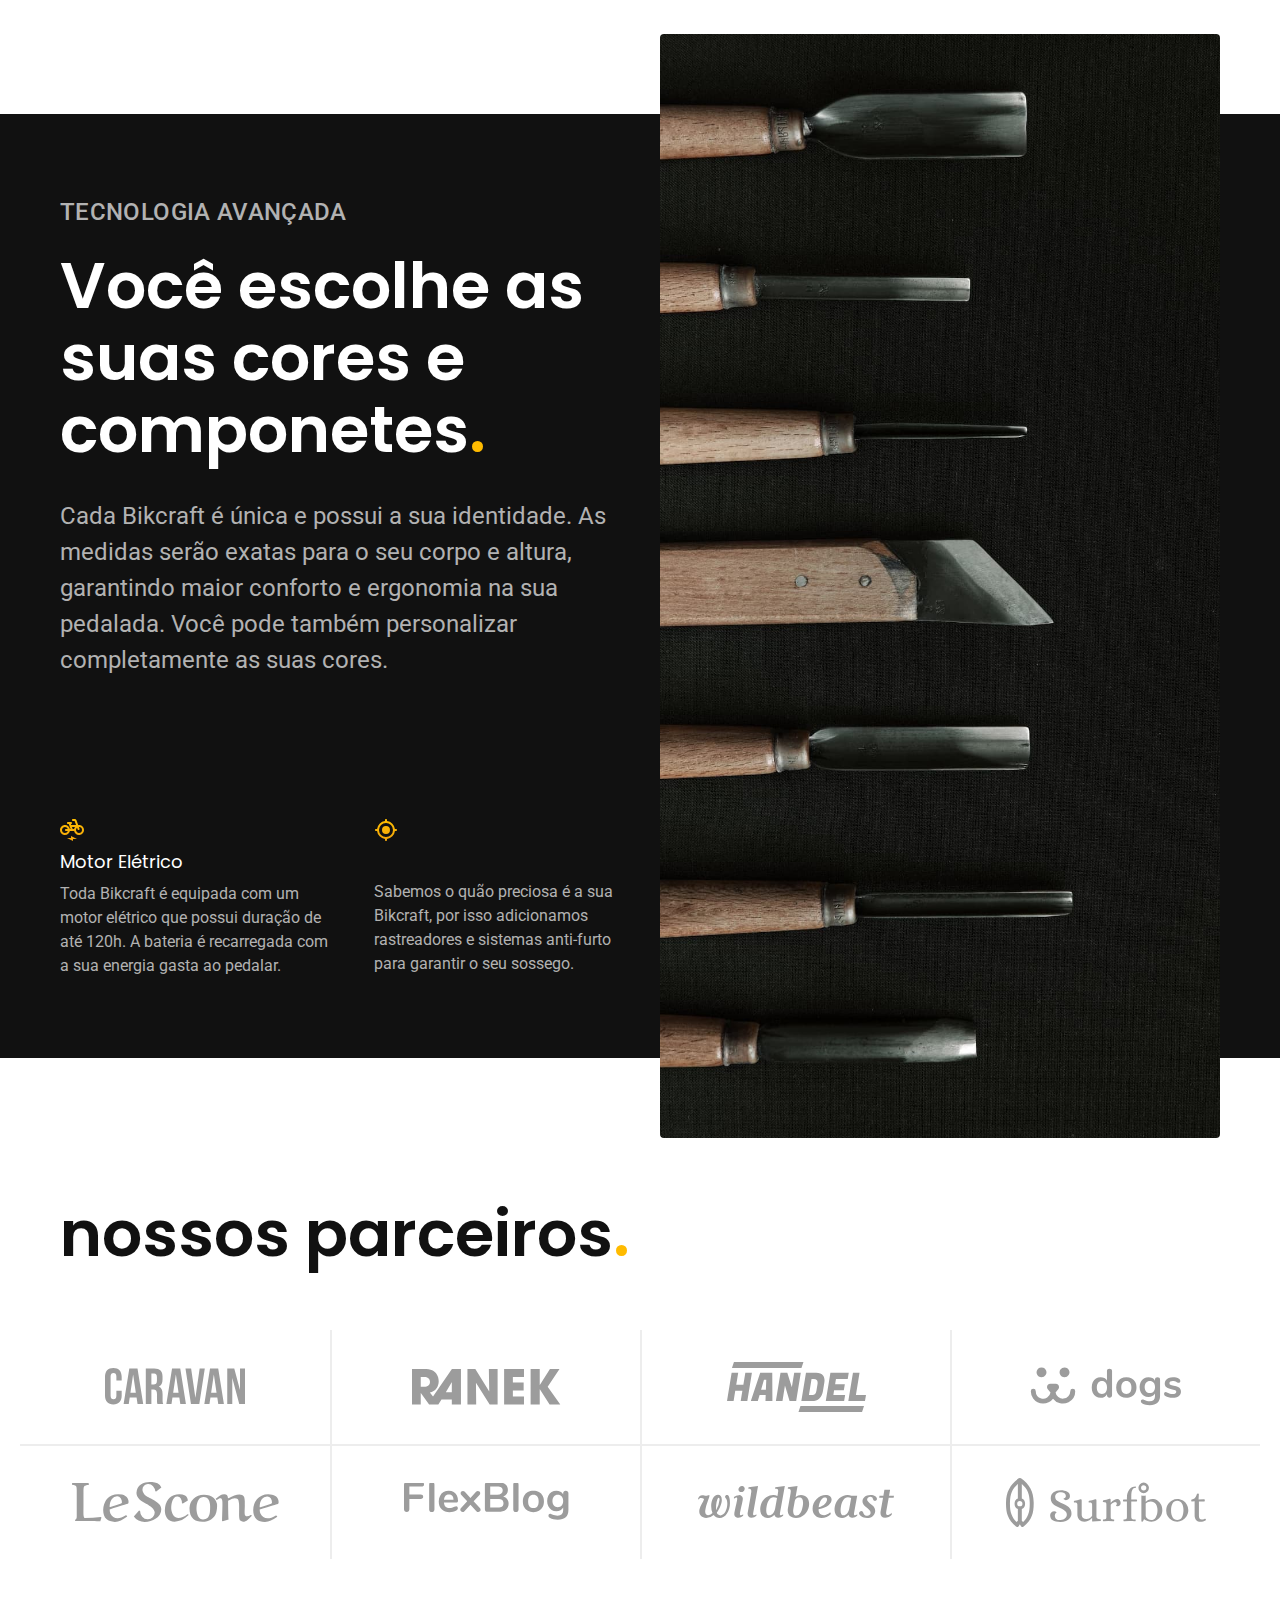
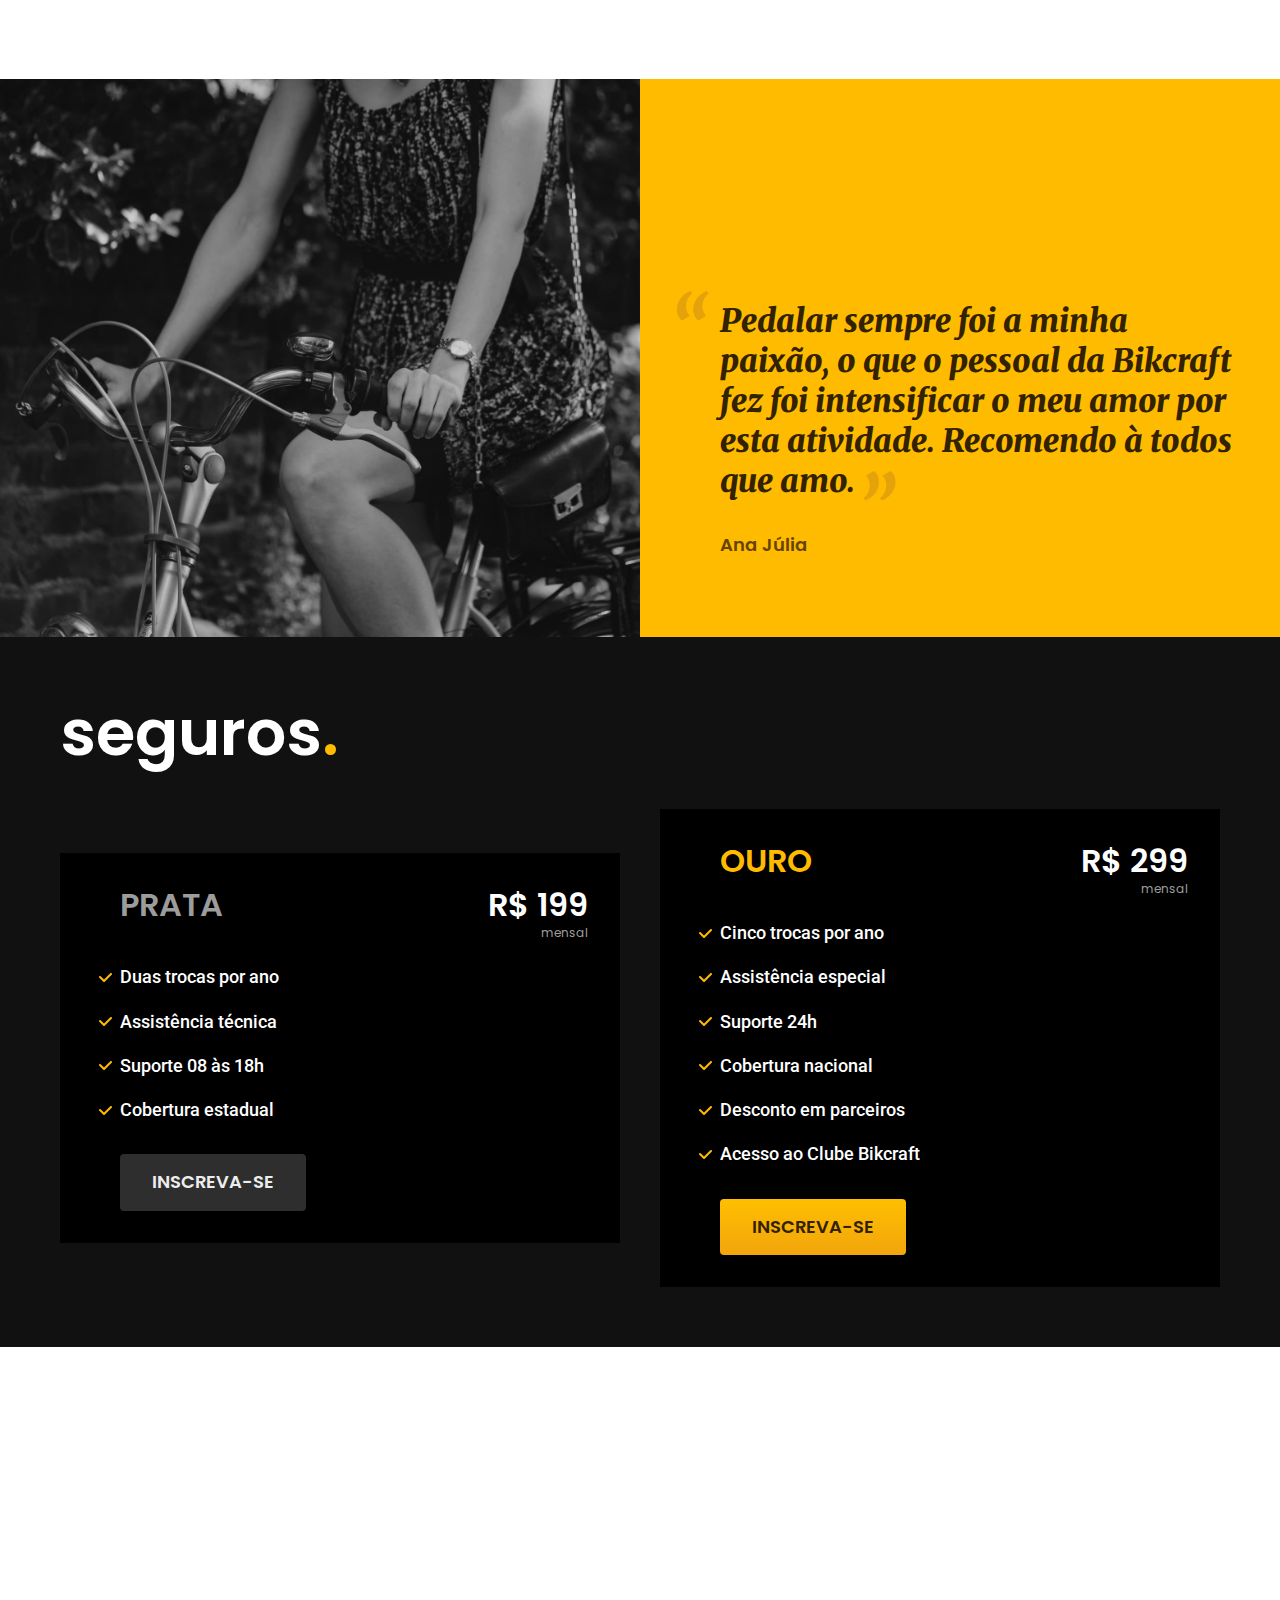
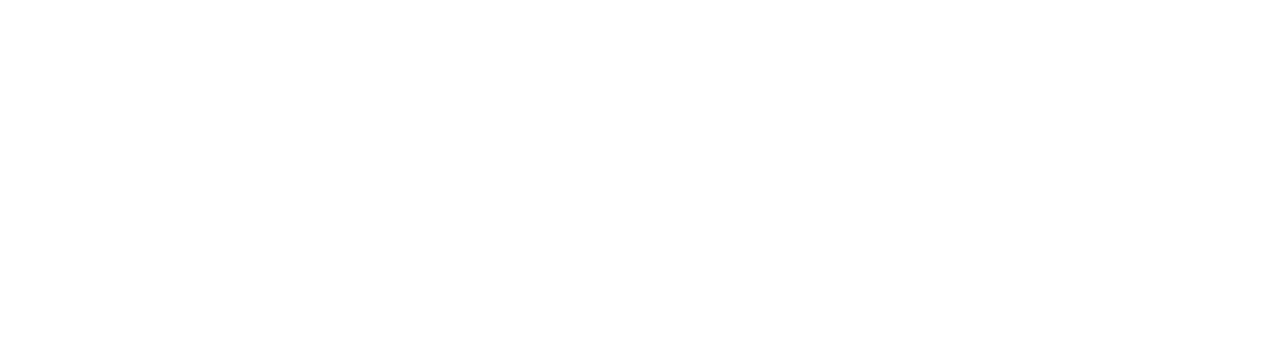
==== commit d5f4218c: "➕ Seguros" ====
--- a/bikcraft/index.html
+++ b/bikcraft/index.html
@@ -84,7 +84,7 @@
         <div class="tecnologia container">
             <div class="tecnologia-conteudo">
                 <span class="font-2-l-b cor-5"> Tecnologia Avançada</span>
-                <h2 class="font-1-xxl cor-0">Você escolhe as suas corea e componetes<span class="cor-p1">.</span></h2>
+                <h2 class="font-1-xxl cor-0">Você escolhe as suas cores e componetes<span class="cor-p1">.</span></h2>
                 <p class="font-2-l cor-5">Cada Bikcraft é única e possui a sua identidade. As medidas serão exatas para o seu corpo e altura, garantindo maior conforto e ergonomia na sua pedalada. Você pode também personalizar completamente as suas cores.
                 </p>
                 <a class="link" href="./bicicletas.html">Escolha um modelo</a>
@@ -138,6 +138,44 @@
             <span class="font-1-m-b cor-p4">Ana Júlia</span>
         </div>
     </section>
+
+    <article class="seguros-bg">
+        <div class="seguros container">
+            <h2 class="font-1-xxl cor-0">seguros<span class="cor-p1">.</span></h2>
+            <div class="seguros-item">
+                <h3 class="font-1-xl cor-6 ">PRATA</h3>
+                <span class="font-1-xl cor-0">R$ 199 <span class="font-1-xs cor-6">mensal</span> </span>
+
+                <ul class="font-2-m cor-0" >
+                    <li>Duas trocas por ano
+                    </li>
+                    <li>Assistência técnica</li>
+                    <li>Suporte 08 às 18h</li>
+                    <li>Cobertura estadual</li>
+                </ul>
+                <a class="botao secundario" href="./orcamento.html">Inscreva-se</a>
+            </div>
+
+            <div class="seguros-item">
+                <h3 class="font-1-xl cor-p1 ">OURO</h3>
+                <span class="font-1-xl cor-0">R$ 299 <span class="font-1-xs cor-6">mensal</span> </span>
+
+                <ul class="font-2-m cor-0" >
+                    <li>Cinco trocas por ano
+                    </li>
+                    <li>Assistência especial
+                    </li>
+                    <li>Suporte 24h
+                    </li>
+                    <li>Cobertura nacional
+                    </li>
+                    <li>Desconto em parceiros</li>
+                    <li>Acesso ao Clube Bikcraft</li>
+                </ul>
+                <a class="botao" href="./orcamento.html">Inscreva-se</a>
+            </div>
+        </div>
+    </article>
 </body>
 
 </html>--- a/bikcraft/css/style.css
+++ b/bikcraft/css/style.css
@@ -1,13 +1,11 @@
 @import "./global/global.css";
 @import "./utilidades/tipografia.css";
 @import "./utilidades/cores.css";
-
 
 @import "./global/header.css";
 
 /* utilidades */
 @import "./utilidades/componentes.css";
-
 
 /* HOME */
 @import "./home/introducao.css";
@@ -16,6 +14,7 @@
 @import "./home/depoimento.css";
 
 /* Bicicletas */
-@import "./bicicletas/bicicleta-lista.css"
+@import "./bicicletas/bicicleta-lista.css";
 
 
+@import "./seguros/seguros.css";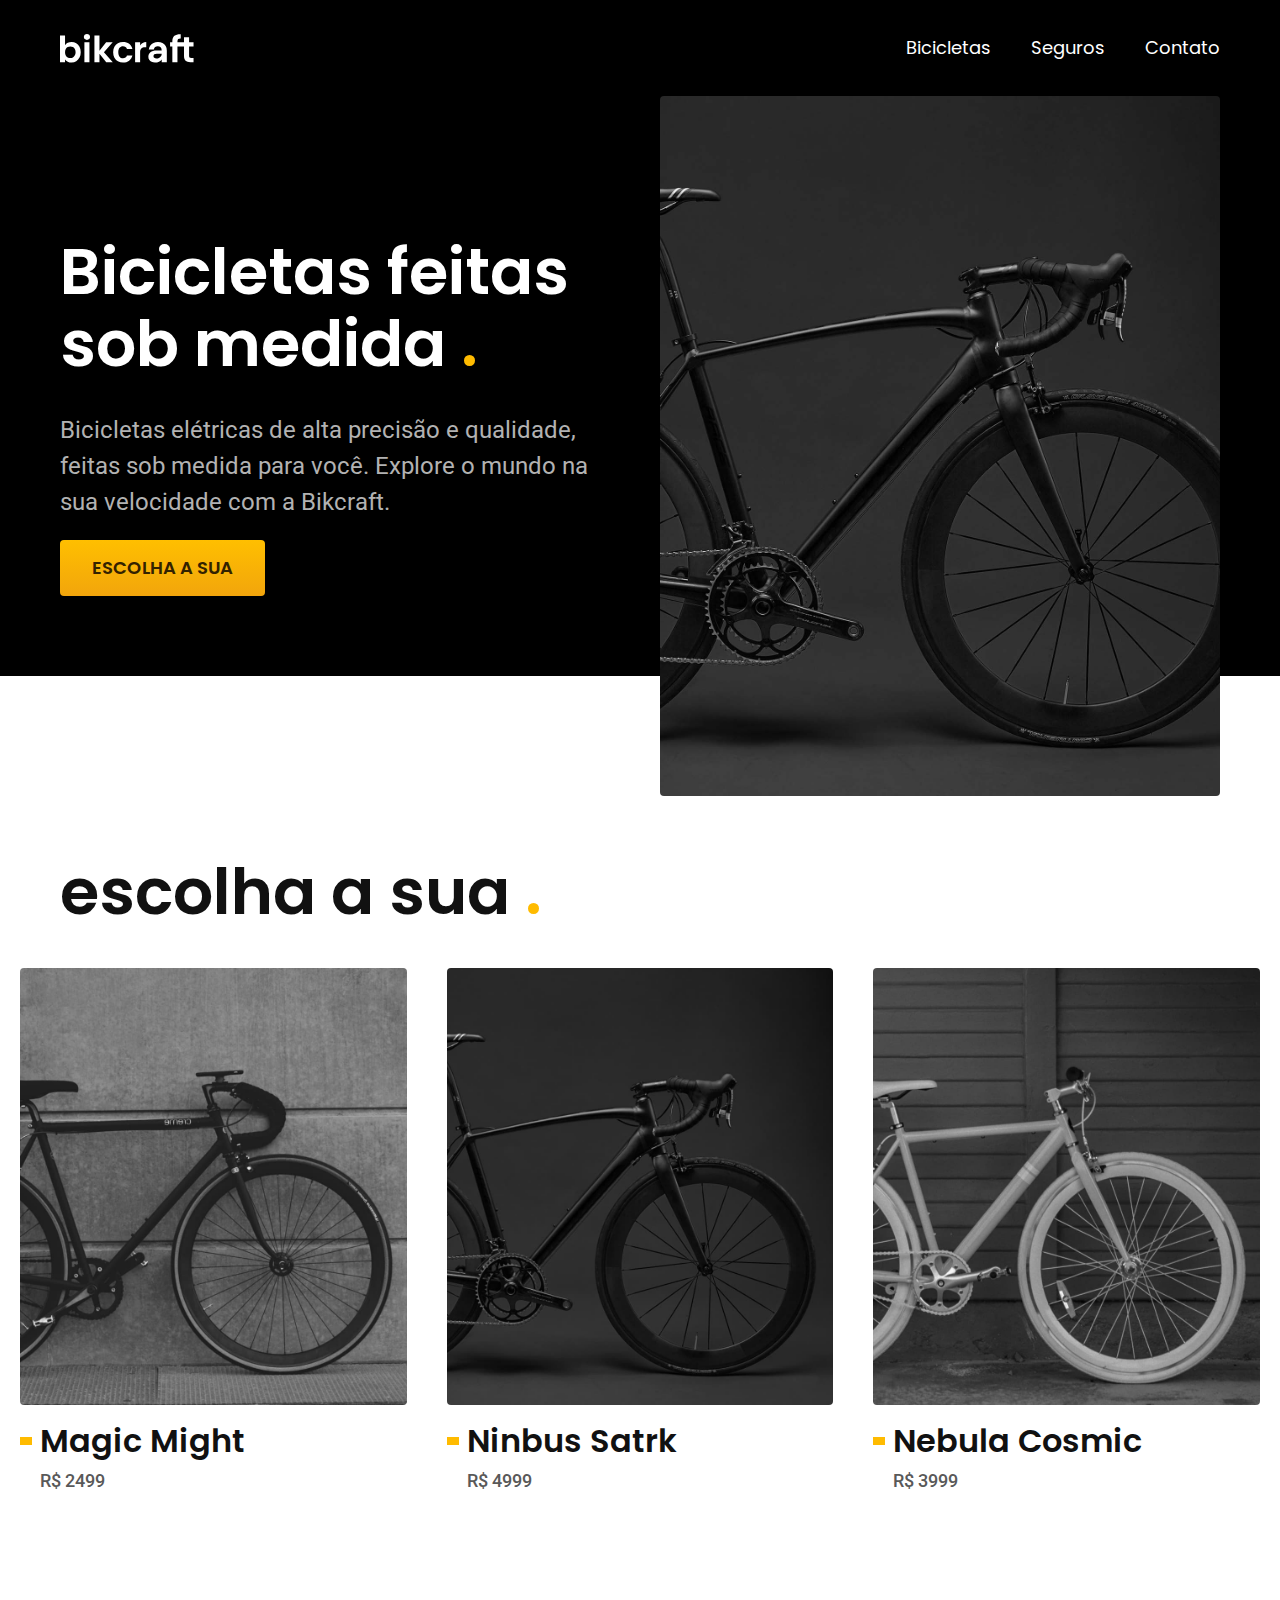
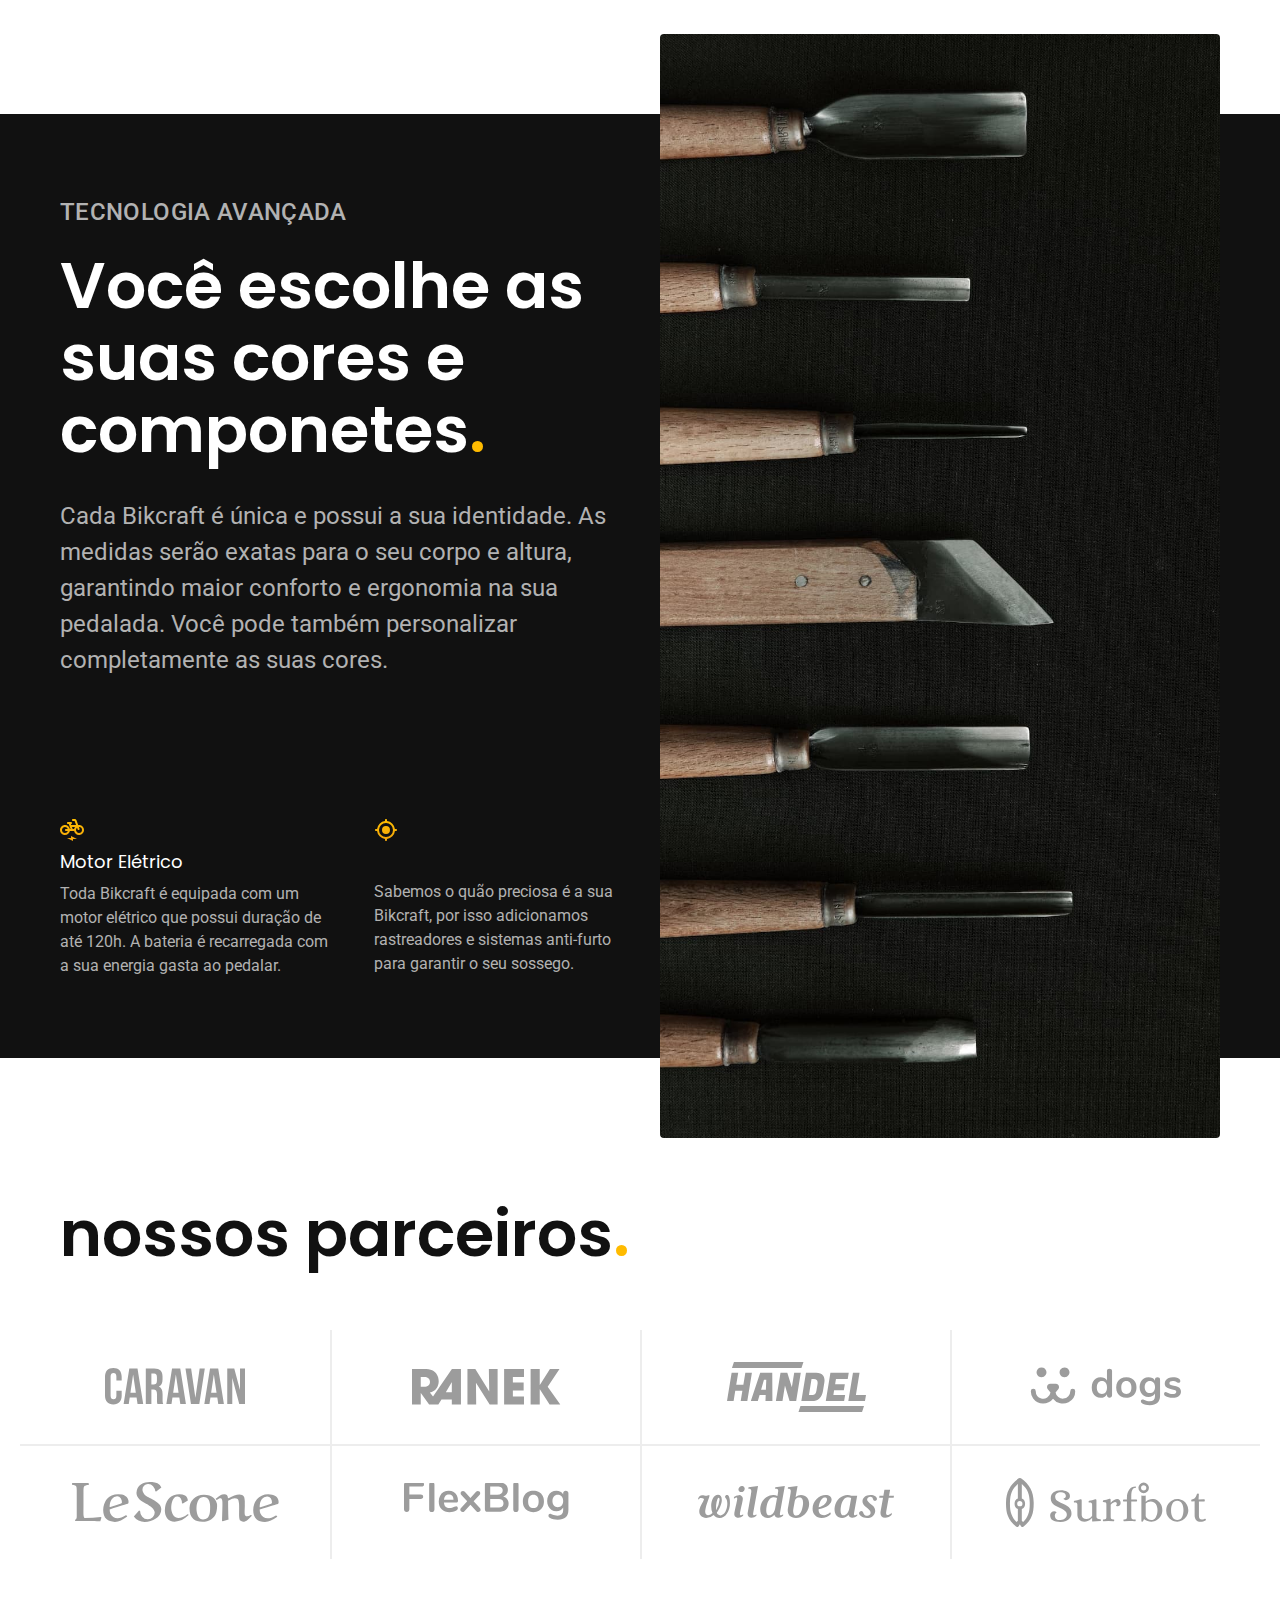
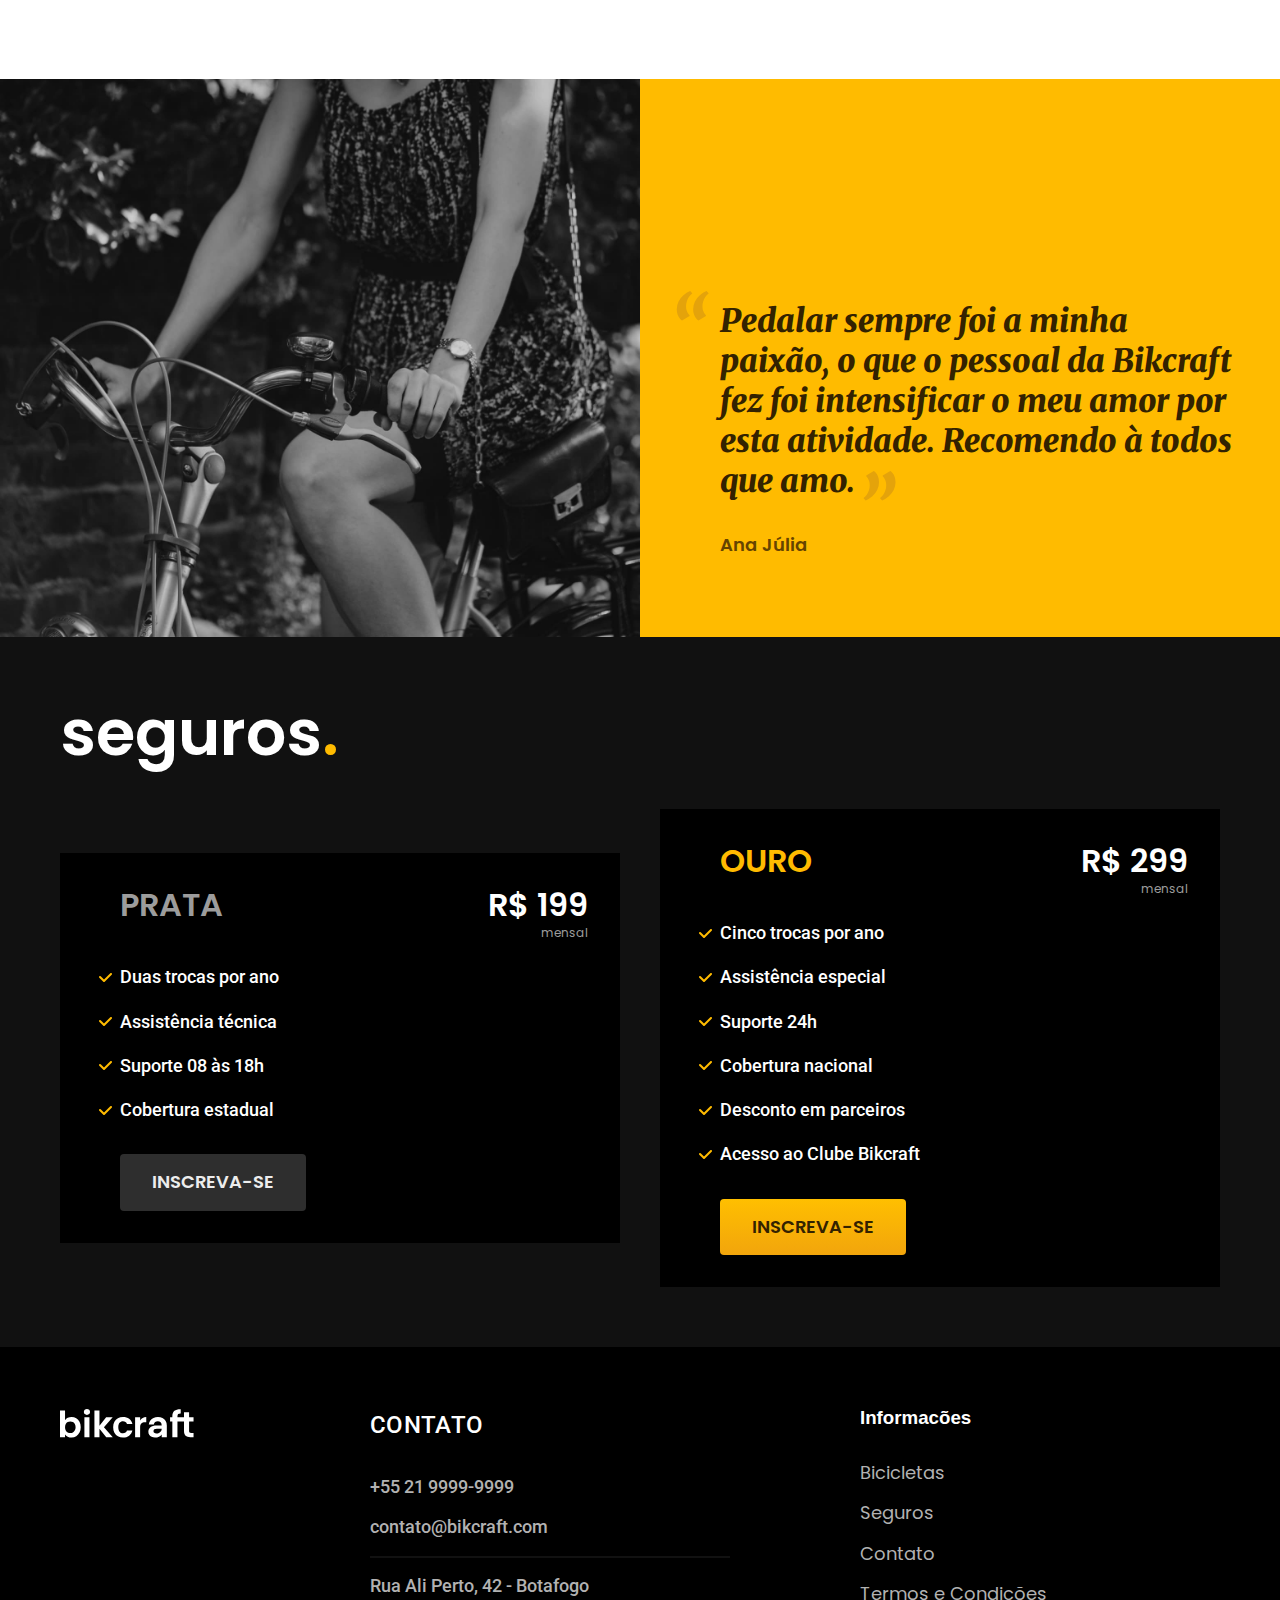
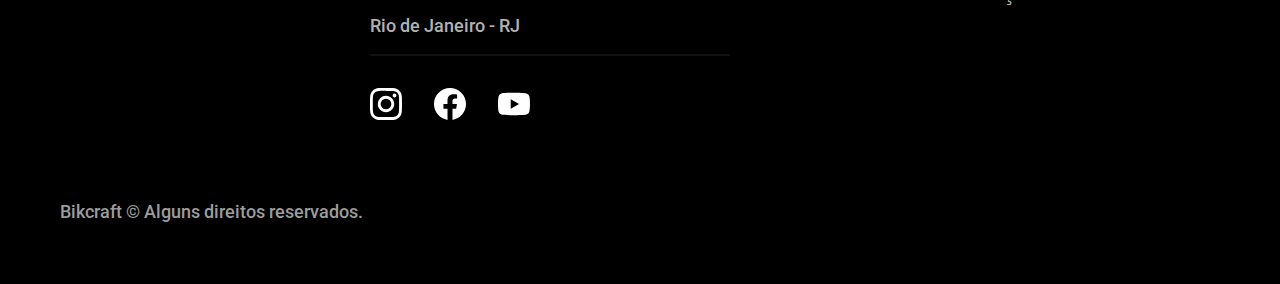
==== commit 2859d5ad: "➕ footer" ====
--- a/bikcraft/index.html
+++ b/bikcraft/index.html
@@ -146,7 +146,7 @@
                 <h3 class="font-1-xl cor-6 ">PRATA</h3>
                 <span class="font-1-xl cor-0">R$ 199 <span class="font-1-xs cor-6">mensal</span> </span>
 
-                <ul class="font-2-m cor-0" >
+                <ul class="font-2-m cor-0">
                     <li>Duas trocas por ano
                     </li>
                     <li>Assistência técnica</li>
@@ -160,7 +160,7 @@
                 <h3 class="font-1-xl cor-p1 ">OURO</h3>
                 <span class="font-1-xl cor-0">R$ 299 <span class="font-1-xs cor-6">mensal</span> </span>
 
-                <ul class="font-2-m cor-0" >
+                <ul class="font-2-m cor-0">
                     <li>Cinco trocas por ano
                     </li>
                     <li>Assistência especial
@@ -176,6 +176,46 @@
             </div>
         </div>
     </article>
+
+    <footer class="footer-bg">
+        <div class="footer container">
+            <img src="./img/bikcraft.svg" alt="Bickcraft">
+            <div class="footer-contato">
+                <h3 class="font-2-l-b cor-0">Contato</h3>
+                <ul class="font-2-m cor-5">
+                    <li><a href="tel:+55219999999">+55 21 9999-9999</a></li>
+                    <li><a href="mailto:contato@bickcraft.com">contato@bikcraft.com</a></li>
+                    <li>Rua Ali Perto, 42 - Botafogo</li>
+                    <li>Rio de Janeiro - RJ</li>
+                </ul>
+
+                <div class="footer-redes">
+                    <a href="./">
+                        <img src="./img/redes/instagram.svg" alt="Instagram">
+                    </a>
+                    <a href="./">
+                        <img src="img/redes/facebook.svg" alt="Facebook">
+                    </a>
+                    <a href="./">
+                        <img src="./img/redes/youtube.svg" alt="Youtube">
+                    </a>
+                </div>
+            </div>
+            <div class="footer-informacoes">
+                <h3 class="font-2-1-b cor-0">Informacões</h3>
+                <nav>
+                    <ul class="font-1-m cor-5">
+                        <li><a href="./bicicletas.hmtl">Bicicletas</a></li>
+                        <li><a href="./seguros.hmtl">Seguros</a></li>
+                        <li><a href="./contato.hmtl">Contato</a></li>
+                        <li><a href="./termos.hmtl">Termos e Condições</a></li>
+                    </ul>
+                </nav>
+            </div>
+
+            <p class="footer-copy font-2-m cor-6" >Bikcraft © Alguns direitos reservados.</p>
+        </div>
+    </footer>
 </body>
 
 </html>--- a/bikcraft/css/style.css
+++ b/bikcraft/css/style.css
@@ -3,6 +3,7 @@
 @import "./utilidades/cores.css";
 
 @import "./global/header.css";
+@import "./global/footer.css";
 
 /* utilidades */
 @import "./utilidades/componentes.css";
@@ -16,5 +17,5 @@
 /* Bicicletas */
 @import "./bicicletas/bicicleta-lista.css";
 
-
+/* Seguros */
 @import "./seguros/seguros.css";